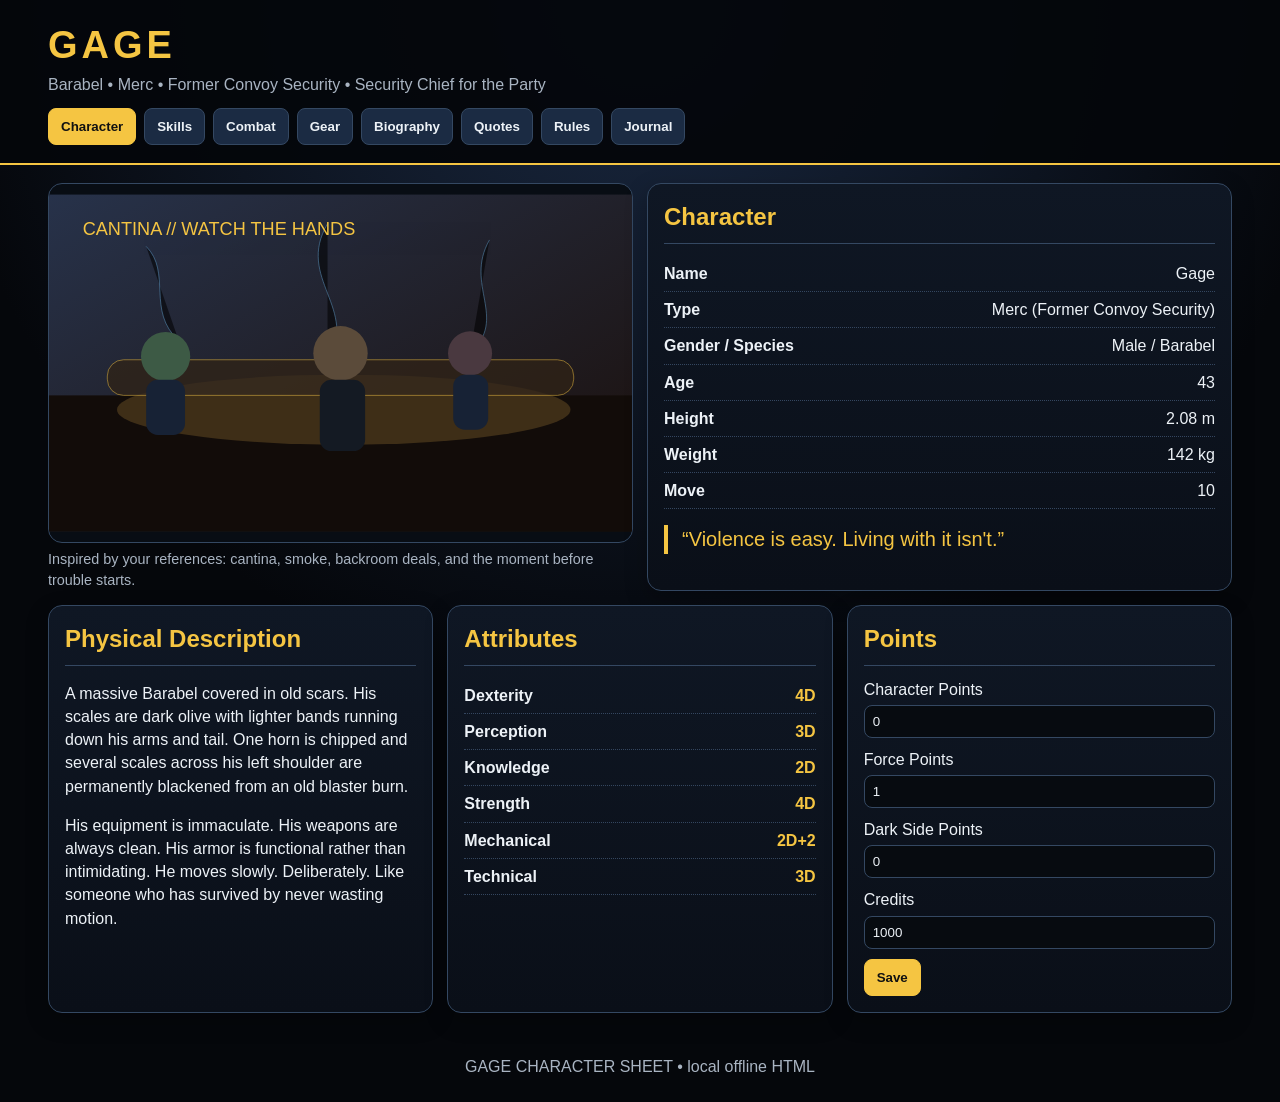
==== index.html @ d082414e "Add files via upload" ====
<!doctype html>
<html lang="en">
<head>
<meta charset="utf-8"><meta name="viewport" content="width=device-width, initial-scale=1">
<title>GAGE – Star Wars D6 Character Sheet</title>
<style>
:root{--panel:#0f1724;--line:#344862;--gold:#f5c542;--text:#edf2f7;--muted:#a9b4c2;--blue:#75c7ff}
*{box-sizing:border-box}body{margin:0;background:radial-gradient(circle at top,#1a2942 0,#05070b 55%);color:var(--text);font-family:Arial,Helvetica,sans-serif;line-height:1.45}
header{border-bottom:2px solid var(--gold);background:rgba(5,7,11,.95);position:sticky;top:0;z-index:20}.wrap{max-width:1220px;margin:auto;padding:18px}
h1{margin:0;color:var(--gold);letter-spacing:4px;font-size:38px}h2{color:var(--gold);margin:0 0 12px;border-bottom:1px solid var(--line);padding-bottom:8px}h3{color:var(--blue);margin:16px 0 8px}
.nav{display:flex;gap:8px;flex-wrap:wrap;margin-top:12px}.nav button,.btn{background:#1b2b43;color:var(--text);border:1px solid var(--line);border-radius:8px;padding:10px 12px;cursor:pointer;font-weight:bold}.nav button.active,.btn.gold{background:var(--gold);color:#111;border-color:var(--gold)}.btn.red{background:#41212a;border-color:#7f1d1d}.btn.small{padding:6px 8px;font-size:.9em}
.page{display:none}.page.active{display:block}.grid{display:grid;grid-template-columns:repeat(auto-fit,minmax(280px,1fr));gap:14px}.grid2{display:grid;grid-template-columns:1fr 1fr;gap:14px}@media(max-width:820px){.grid2{grid-template-columns:1fr}h1{font-size:30px}}
.card{background:linear-gradient(180deg,var(--panel),#0a0f18);border:1px solid var(--line);border-radius:14px;padding:16px;box-shadow:0 8px 22px rgba(0,0,0,.25)}.row{display:flex;justify-content:space-between;gap:10px;border-bottom:1px dotted #34465f;padding:6px 0}
.skill{cursor:pointer;border-radius:8px;padding:7px 9px;margin:3px 0;background:#101a27;border:1px solid transparent;display:flex;justify-content:space-between}.skill:hover{border-color:var(--gold);background:#1d2b3e}.die{color:var(--gold);font-weight:bold}.muted{color:var(--muted)}.quote{font-size:20px;color:var(--gold);border-left:4px solid var(--gold);padding-left:14px;margin:16px 0}
input,textarea{width:100%;background:#070b10;color:var(--text);border:1px solid var(--line);border-radius:8px;padding:8px;margin:4px 0 10px}textarea{min-height:150px}.journalbox{min-height:450px}
.art{width:100%;border-radius:14px;border:1px solid var(--line);display:block;background:#080d14;height:360px}.art.small{height:220px}.caption{font-size:.9em;color:var(--muted);margin-top:6px}
.modal{display:none;position:fixed;inset:0;background:rgba(0,0,0,.72);z-index:99;align-items:center;justify-content:center;padding:18px}.modalbox{max-width:720px;width:100%;background:#101722;border:1px solid var(--gold);border-radius:14px;padding:18px}.close{float:right;background:transparent;color:var(--text);border:1px solid var(--line);border-radius:6px;padding:6px 10px;cursor:pointer}.diceout{background:#05070a;border:1px solid var(--line);padding:10px;border-radius:8px;margin-top:10px;min-height:42px}
.equip{padding:10px;border:1px solid #263850;border-radius:10px;background:#0d1520;margin:8px 0}.equip b{color:var(--gold)}.why{color:#dbeafe}.use{color:#c7f9cc}.customItem{display:flex;gap:8px;align-items:center;border-bottom:1px dotted #34465f;padding:8px 0}.customItem span{flex:1}
table{width:100%;border-collapse:collapse;margin:8px 0}th,td{border:1px solid var(--line);padding:8px;text-align:left;vertical-align:top}th{background:#172235;color:var(--gold)}.bio{white-space:pre-line;font-size:1.02em}.ruleblock{border-left:3px solid var(--blue);padding-left:12px;margin:14px 0}.combat-actions{display:flex;gap:8px;flex-wrap:wrap;margin:8px 0 12px}.footer{color:var(--muted);text-align:center;padding:24px}
</style></head>
<body><header><div class="wrap"><h1>GAGE</h1><div class="muted">Barabel • Merc • Former Convoy Security • Security Chief for the Party</div><div class="nav"><button class="active" data-page="character">Character</button><button data-page="sheet">Skills</button><button data-page="combat">Combat</button><button data-page="gear">Gear</button><button data-page="bio">Biography</button><button data-page="quotes">Quotes</button><button data-page="rules">Rules</button><button data-page="log">Journal</button></div></div></header>
<main class="wrap">
<section id="character" class="page active"><div class="grid2"><div><svg class="art" viewBox="0 0 900 520" xmlns="http://www.w3.org/2000/svg">
<defs><linearGradient id="c1" x1="0" y1="0" x2="1" y2="1"><stop stop-color="#27324a"/><stop offset="1" stop-color="#1b0f0a"/></linearGradient></defs>
<rect width="900" height="520" fill="url(#c1)"/><rect y="310" width="900" height="210" fill="#120c09"/>
<ellipse cx="455" cy="332" rx="350" ry="54" fill="#d8a84a" opacity=".22"/><rect x="90" y="255" width="720" height="55" rx="25" fill="#302316" stroke="#f5c542" opacity=".75"/>
<g opacity=".55" stroke="#75c7ff"><path d="M150 80 C190 120 150 180 200 225"/><path d="M680 70 C640 140 710 190 650 245"/><path d="M430 45 C380 130 480 175 430 260"/></g>
<circle cx="180" cy="250" r="38" fill="#3d5a45"/><rect x="150" y="286" width="60" height="85" rx="18" fill="#172235"/>
<circle cx="650" cy="245" r="34" fill="#4a3940"/><rect x="624" y="278" width="54" height="85" rx="18" fill="#172235"/>
<circle cx="450" cy="245" r="42" fill="#5b4b3a"/><rect x="418" y="286" width="70" height="110" rx="18" fill="#141a23"/>
<text x="52" y="62" fill="#f5c542" font-family="Arial" font-size="28">CANTINA // WATCH THE HANDS</text></svg><div class="caption">Inspired by your references: cantina, smoke, backroom deals, and the moment before trouble starts.</div></div><div class="card"><h2>Character</h2><div class="row"><b>Name</b><span>Gage</span></div><div class="row"><b>Type</b><span>Merc (Former Convoy Security)</span></div><div class="row"><b>Gender / Species</b><span>Male / Barabel</span></div><div class="row"><b>Age</b><span>43</span></div><div class="row"><b>Height</b><span>2.08 m</span></div><div class="row"><b>Weight</b><span>142 kg</span></div><div class="row"><b>Move</b><span>10</span></div><p class="quote">“Violence is easy. Living with it isn't.”</p></div></div>
<div class="grid" style="margin-top:14px"><div class="card"><h2>Physical Description</h2><p>A massive Barabel covered in old scars. His scales are dark olive with lighter bands running down his arms and tail. One horn is chipped and several scales across his left shoulder are permanently blackened from an old blaster burn.</p><p>His equipment is immaculate. His weapons are always clean. His armor is functional rather than intimidating. He moves slowly. Deliberately. Like someone who has survived by never wasting motion.</p></div><div class="card"><h2>Attributes</h2><div class="row"><b>Dexterity</b><span class="die">4D</span></div><div class="row"><b>Perception</b><span class="die">3D</span></div><div class="row"><b>Knowledge</b><span class="die">2D</span></div><div class="row"><b>Strength</b><span class="die">4D</span></div><div class="row"><b>Mechanical</b><span class="die">2D+2</span></div><div class="row"><b>Technical</b><span class="die">3D</span></div></div><div class="card"><h2>Points</h2><label>Character Points</label><input id="cp" value="0"><label>Force Points</label><input id="fp" value="1"><label>Dark Side Points</label><input id="dsp" value="0"><label>Credits</label><input id="credits" value="1000"><button class="btn gold" id="saveTop">Save</button></div></div></section>
<section id="sheet" class="page"><div class="card"><h2>Clickable Skills</h2><p class="muted">Click a skill to see what it does and roll the dice.</p><div class="grid" id="skillsGrid"></div></div></section>
<section id="combat" class="page"><div class="grid2"><div class="card"><h2>Combat Sheet</h2><table><tr><th>Weapon</th><th>Damage</th><th>Skill</th><th>Range</th><th>Ammo</th><th>Roll</th></tr><tr><td>BlasTech DL-6H Heavy Blaster Pistol</td><td>5D</td><td>Blaster 6D</td><td>3-10 / 30 / 120</td><td>25</td><td><button class="btn small gold combat-roll" data-name="DL-6H Attack" data-dice="6">Attack</button><button class="btn small combat-roll" data-name="DL-6H Damage" data-dice="5">Damage</button></td></tr><tr><td>SoroSuub QuickSnap 36T Blaster Carbine</td><td>5D</td><td>Blaster 6D</td><td>3-25 / 50 / 250</td><td>100</td><td><button class="btn small gold combat-roll" data-name="QuickSnap Attack" data-dice="6">Attack</button><button class="btn small combat-roll" data-name="QuickSnap Damage" data-dice="5">Damage</button></td></tr><tr><td>Military Vibroblade</td><td>STR + weapon bonus</td><td>Melee Combat 5D</td><td>Melee</td><td>—</td><td><button class="btn small gold combat-roll" data-name="Vibroblade Attack" data-dice="5">Attack</button><button class="btn small combat-roll" data-name="Vibroblade Damage" data-dice="6">Damage*</button></td></tr></table><p class="muted">*Vibroblade damage is set to 6D as a practical placeholder. Confirm exact weapon bonus with the GM.</p><div class="combat-actions"><button class="btn gold combat-roll" data-name="Dodge" data-dice="6">Roll Dodge 6D</button><button class="btn combat-roll" data-name="Physical Resistance" data-dice="6">Resist Physical 6D</button><button class="btn combat-roll" data-name="Energy Resistance" data-dice="5">Resist Energy 5D</button><button class="btn combat-roll" data-name="First Aid" data-dice="4">First Aid 4D</button></div><div id="combatOut" class="diceout"></div><h3>Natural Armor</h3><div class="row"><b>Physical Resistance</b><span>STR 4D + Armor 2D = <b class="die">6D</b></span></div><div class="row"><b>Energy Resistance</b><span>STR 4D + Armor 1D = <b class="die">5D</b></span></div><h3>Movement</h3><div class="row"><b>Cautious</b><span>5 m</span></div><div class="row"><b>Normal</b><span>10 m</span></div><div class="row"><b>All-Out</b><span>20 m, no other action</span></div></div><div><svg class="art small" viewBox="0 0 900 360" xmlns="http://www.w3.org/2000/svg"><rect width="900" height="360" fill="#07101d"/><circle cx="725" cy="92" r="75" fill="#f5c542" opacity=".72"/>
<g opacity=".6" fill="#fff"><circle cx="85" cy="55" r="2"/><circle cx="180" cy="120" r="1.5"/><circle cx="390" cy="70" r="2"/><circle cx="610" cy="250" r="1.5"/></g>
<g transform="translate(200,125)"><path d="M0 95 L180 20 L410 82 L510 150 L310 142 L150 180 Z" fill="#1a2637" stroke="#f5c542" stroke-width="4"/><path d="M180 20 L220 120 L410 82" stroke="#75c7ff" stroke-width="3" opacity=".5"/><circle cx="305" cy="118" r="14" fill="#75c7ff"/><path d="M50 105 L-55 148 L70 140 Z" fill="#0e1622" stroke="#344862" stroke-width="3"/></g>
<text x="45" y="320" fill="#f5c542" font-family="Arial" font-size="28">PARTY SHIP // NAME OPEN</text></svg><div class="caption">The party ship: name left open. Home, transport, liability, and reason to survive.</div><div class="card" style="margin-top:14px"><h2>Combat Flow</h2><ol><li>Declare action.</li><li>Roll skill, such as Blaster 6D.</li><li>Compare against difficulty or target's Dodge.</li><li>If hit, roll weapon damage.</li><li>Target rolls Strength + Armor.</li><li>Compare damage vs resistance to determine wounds.</li></ol></div></div></div></section>
<section id="gear" class="page"><div class="grid2"><div class="card"><h2>Gear with Explanations</h2><div id="fixedGear"></div></div><div class="card"><h2>Add Custom Gear</h2><p class="muted">Saved locally in this browser on this device.</p><label>Name</label><input id="newItemName" placeholder="Example: Door wedges"><label>Description</label><textarea id="newItemDesc" placeholder="What is it for? Why does Gage carry it?"></textarea><button class="btn gold" id="addItem">Add item</button><h3>Custom Items</h3><div id="customGear"></div></div></div></section>
<section id="bio" class="page"><div class="grid2"><div><svg class="art" viewBox="0 0 900 520" xmlns="http://www.w3.org/2000/svg"><rect width="900" height="520" fill="#161616"/><circle cx="660" cy="130" r="105" fill="#d9d9d9" opacity=".15"/><path d="M70 420 C210 300 320 445 460 330 S700 295 850 225" stroke="#ddd" opacity=".28" stroke-width="7" fill="none"/><rect x="110" y="330" width="680" height="85" fill="#222" stroke="#aaa" opacity=".8"/><circle cx="300" cy="265" r="58" fill="#444" stroke="#aaa"/><rect x="260" y="315" width="90" height="95" rx="18" fill="#333" stroke="#aaa"/><circle cx="515" cy="250" r="52" fill="#3a3a3a" stroke="#aaa"/><rect x="475" y="300" width="95" height="120" rx="18" fill="#2d2d2d" stroke="#aaa"/><text x="60" y="72" fill="#f5c542" font-family="Arial" font-size="28">MEMORY // NO WAR STORIES</text></svg><div class="caption">Memory, not nostalgia. Gage does not tell war stories.</div></div><div class="card"><h2>Biography</h2><div class="bio">The first thing I learned to protect was not a person.

It was a shipment.

A crate of grain on a convoy route so old that half the nav beacons had gone dark.

Nobody remembers the grain. Nobody remembers the ship. Nobody remembers the crew that would have starved if it never arrived.

That is the thing about security. When you do your job well, people remember the cargo. Not you.

I was not born a soldier. Barabels like stories about hunters, warriors, teeth and claws. Those stories are useful for children. They make violence sound clean. I learned later that violence is never clean. It gets into the walls. Into your hands. Into the way you sleep.

The company called us convoy security. Other people called us mercenaries. We called ourselves The Squad.

We were paid to move through bad space. Pirate lanes. Corporate disputes. Systems where law ended at the landing pad and started again when the local boss felt like it. Our orders were simple: make sure the cargo arrived, make sure the crew got home.

For a while, we did.

There is a kind of family that forms when everyone knows the same airlock might not open twice. You learn how a person breathes when they are scared. You learn who jokes before a fight and who goes quiet. You learn whose caf mug is never to be touched. You learn who will come back for you.

The Squad always came back.

Then came the contract. It paid too well. That was the first warning.

We were told the convoy was routine. We were told reinforcements were close. We were told the employer valued every life aboard those ships.

People say many things when they want you to stand in front of a door.

The pirates hit us before the second jump point. We held the line. We called for reinforcements.

They never came.

Later, I understood. The convoy had been written off before we ever launched. The cargo was insured. The ships were replaceable. The crews were unfortunate. The security teams were expendable.

The Squad was not betrayed in anger. That would have been easier. We were betrayed by arithmetic.

I survived. Most of them did not.

I do not tell stories about that day. I do not say their names to strangers. I do not count the dead out loud.

If someone asks, I say: It was a long time ago.

After that, I stopped working for corporations.

I drifted from freighter to freighter, port to port, contract to contract. I learned customs routines, pirate habits, cantina exits, false smiles, hidden weapons, bad captains, good mechanics, desperate passengers, and all the little sounds a ship makes before something goes wrong.

I learned that the best security officer is not the fastest draw. The best security officer is the one who prevents weapons from being drawn at all.

Now I travel with the party.

They are not my employers. They are not cargo. They are not replaceable.

They are my people.

And no one gets left behind again.</div></div></div></section>
<section id="quotes" class="page"><div class="grid"><div class="card"><h2>Quotes</h2><p class="quote">“I'd rather talk.”</p><p class="quote">“Violence is easy. Living with it isn't.”</p><p class="quote">“If weapons come out... let's make sure we're the ones who put them away.”</p><p class="quote">“They're my crew.”</p><p class="quote">“No one gets left behind.”</p></div><div class="card"><h2>Table Moments</h2><p><b>Captain:</b> “Can we trust him?”</p><p><b>Gage:</b> “No.”</p><p>“...but we can work with him.”</p><hr><p><b>Captain:</b> “Can we take them?”</p><p><b>Gage:</b> “Probably.”</p><p>“The better question is... do we have to?”</p></div></div></section>
<section id="rules" class="page"><div class="grid2"><div class="card"><h2>Core Rules</h2><div class="ruleblock"><b>Skill roll:</b> Roll the listed number of D. Blaster 6D means six six-sided dice.</div><div class="ruleblock"><b>To hit:</b> Roll attack skill against difficulty or target's Dodge.</div><div class="ruleblock"><b>Damage:</b> If you hit, roll weapon damage. Target rolls Strength + Armor.</div><div class="ruleblock"><b>Multiple actions:</b> Two actions in a round usually gives -1D to both.</div><div class="ruleblock"><b>Character Points:</b> XP and emergency help.</div><div class="ruleblock"><b>Force Point:</b> Big cinematic moment. Do not waste it.</div></div><div class="card"><h2>When Gage Uses Trained Skills</h2><div class="ruleblock"><b>Blaster:</b> When talk fails. Accuracy, not damage.</div><div class="ruleblock"><b>Dodge:</b> To survive blaster fire, explosions, and bad decisions.</div><div class="ruleblock"><b>Melee Combat:</b> When the fight gets too close.</div><div class="ruleblock"><b>Melee Parry:</b> Blocking blades and clubs.</div><div class="ruleblock"><b>Search:</b> Hidden weapons, ambushes, traps, exits, nervous hands, smugglers' compartments.</div><div class="ruleblock"><b>Command:</b> “Behind me.” “Hold fire.” “Medic, move.”</div><div class="ruleblock"><b>Starship Gunnery:</b> Turrets and ship weapons.</div><div class="ruleblock"><b>Security:</b> Locks, alarms, blast doors, cameras, weapon lockers, keeping people out.</div><div class="ruleblock"><b>First Aid:</b> Stabilize. Keep them alive until the medic takes over.</div></div></div></section>
<section id="log" class="page"><div class="grid2"><div><svg class="art small" viewBox="0 0 900 360" xmlns="http://www.w3.org/2000/svg"><defs><linearGradient id="s1" x1="0" y1="0" x2="0" y2="1"><stop stop-color="#0b5368"/><stop offset="1" stop-color="#07101d"/></linearGradient></defs><rect width="900" height="360" fill="url(#s1)"/><path d="M0 280 C160 210 260 320 420 230 S680 200 900 150 V360 H0Z" fill="#111822"/><g stroke="#f5c542" opacity=".55"><path d="M80 260 H260"/><path d="M315 238 H500"/><path d="M560 210 H780"/></g><g fill="#75c7ff" opacity=".65"><circle cx="180" cy="258" r="8"/><circle cx="410" cy="236" r="8"/><circle cx="675" cy="208" r="8"/></g><path d="M80 120 L220 80 L310 120 L230 145 Z" fill="#22324a" stroke="#75c7ff"/><path d="M520 110 L720 70 L810 120 L640 150 Z" fill="#22324a" stroke="#75c7ff"/><text x="45" y="55" fill="#f5c542" font-family="Arial" font-size="28">STARPORT // EVERYONE SMILES FIRST</text></svg><div class="caption">Ports, rumors, contacts, debts, and the kind of trouble that follows a party.</div></div><div class="card"><h2>Free Journal</h2><p class="muted">Session notes, contacts, promises, debts, suspicions, or things Gage never says out loud.</p><textarea id="freeJournal" class="journalbox" placeholder="Session 1..."></textarea><button class="btn gold" id="saveJournal">Save Journal</button></div></div></section>
</main><div id="modal" class="modal"><div class="modalbox"><button class="close" id="closeModal">X</button><h2 id="skillName">Skill</h2><p id="skillDesc"></p><button class="btn gold" id="rollBtn">Roll</button><div id="diceout" class="diceout"></div></div></div><div class="footer">GAGE CHARACTER SHEET • local offline HTML</div>
<script>
const skillGroups=[["Dexterity 4D",[["Blaster",6,"Firing blaster pistols, heavy blasters, carbines, and rifles."],["Brawling Parry",4,"Blocking punches, kicks, and unarmed attacks."],["Dodge",6,"Avoiding blaster fire, grenades, and ranged attacks."],["Grenade",4,"Throwing smoke, stun, flash, or fragmentation grenades."],["Melee Combat",5,"Attacking with a vibroblade, knife, staff, or other melee weapon."],["Melee Parry",5,"Blocking melee weapons."],["Vehicle Blasters",4,"Firing weapons mounted on ground vehicles."]]],["Perception 3D",[["Command",4,"Giving clear orders under pressure. Making people listen."],["Con",3,"Lying, bluffing, playing innocent."],["Gambling",3,"Sabacc, risk, odds, and reading the table."],["Hide",3,"Hiding objects, weapons, or contraband."],["Search",4,"Spotting ambushes, weapons, traps, hidden doors, exits, and threats."],["Sneak",3,"Moving quietly and avoiding detection."]]],["Knowledge 2D",[["Alien Species",2,"Knowledge of species, behavior, and special abilities."],["Languages",2,"Understanding and speaking languages."],["Planetary Systems",2,"Planets, trade routes, and local hazards."],["Streetwise",2,"Underworld contacts, smuggling routes, and local risks."],["Survival",2,"Surviving deserts, snow, jungles, and wilderness."]]],["Strength 4D",[["Brawling",4,"Unarmed fighting: punches, kicks, holds, and grapples."],["Climbing/Jumping",4,"Climbing, jumping, and crossing obstacles."],["Lifting",4,"Lifting, carrying, forcing things open."],["Stamina",4,"Endurance, cold, heat, fatigue, poison."],["Swimming",4,"Swimming and water environments."]]],["Mechanical 2D+2",[["Beast Riding",2,"Riding animals. Base is 2D+2; roller uses 2D for simplicity."],["Ground Vehicle Operation",2,"Driving ground vehicles. Base is 2D+2; roller uses 2D for simplicity."],["Repulsorlift Operation",2,"Driving landspeeders and speeder bikes. Base is 2D+2; roller uses 2D for simplicity."],["Starship Gunnery",4,"Firing ship cannons, turrets, and weapon systems."],["Walker Operation",2,"Operating walkers. Base is 2D+2; roller uses 2D for simplicity."]]],["Technical 3D",[["Computer Programming/Repair",3,"Hacking, programming, and repairing computers."],["Demolitions",3,"Placing, understanding, or disarming explosives."],["First Aid",4,"Stabilizing injured allies until the medic takes over."],["Security",4,"Locks, alarms, cameras, doors, weapon lockers, and security systems."]]]];
const fixedGear=[["DL-6H Heavy Blaster Pistol","Gage's service weapon. Long range for a heavy blaster pistol. He draws it late, but maintains it constantly.","When words no longer work."],["SoroSuub QuickSnap 36T Blaster Carbine","Compact carbine for corridors, boarding actions, and shipboard fighting.","When the ramp goes down or someone boards the ship."],["Military Vibroblade","Carried as both a tool and a last resort. Practical, not flashy.","When someone gets too close or technology fails."],["Comlink","Basic party communication.","Gage always wants to know where the Captain and the medic are."],["Motion Tracker","Detects movement in corridors, cargo holds, ruins, or derelicts.","Gage's 'something is wrong' tool."],["Macrobinoculars","Long-distance observation, watching meeting sites, and checking landing zones.","Prepared is better than brave."],["Smoke Grenades","Creates cover for retreat, extraction, or protecting the Captain.","Non-lethal. Very Gage."],["Medpac","First aid until the real medic takes over.","Everyone comes home."],["Binder Cuffs","For ending problems without killing anyone.","Gage prefers prisoners to bodies."],["Breath Mask","Toxic atmosphere, smoke, gas, damaged ships.","A veteran does not forget basic survival gear."],["Power Packs","Extra ammunition for blasters.","No serious security chief runs dry."],["Protective Combat Helmet","Practical protection, not intimidation.","Function over style."],["Backpack","Carries what cannot be lost.","Gage's go-bag."],["Personal token from The Squad","A small reminder from those who did not come home.","No mechanical effect. Strong roleplay effect."]];
function renderSkills(){const grid=document.getElementById('skillsGrid');grid.innerHTML=skillGroups.map(g=>`<div><h3>${g[0]}</h3>`+g[1].map(s=>`<div class="skill" data-name="${s[0]}" data-dice="${s[1]}" data-desc="${s[2]}"><span>${s[0]}</span><span class="die">${s[1]}D</span></div>`).join('')+`</div>`).join('');}
function renderFixedGear(){document.getElementById('fixedGear').innerHTML=fixedGear.map(x=>`<div class="equip"><b>${x[0]}</b><br><span class="why">${x[1]}</span><br><span class="use"><b>Use:</b> ${x[2]}</span></div>`).join('');}
function getCustomGear(){return JSON.parse(localStorage.getItem('gageCustomGearV6')||'[]');}
function setCustomGear(items){localStorage.setItem('gageCustomGearV6',JSON.stringify(items));}
function renderCustomGear(){const items=getCustomGear();const box=document.getElementById('customGear');if(items.length===0){box.innerHTML='<p class="muted">No custom gear yet.</p>';return}box.innerHTML=items.map((it,i)=>`<div class="customItem"><span><b>${it.name}</b><br><span class="muted">${it.desc}</span></span><button class="btn red" data-del="${i}">Remove</button></div>`).join('');}
function showPage(id,btn){document.querySelectorAll('.page').forEach(p=>p.classList.remove('active'));document.getElementById(id).classList.add('active');document.querySelectorAll('.nav button').forEach(b=>b.classList.remove('active'));btn.classList.add('active');}
function openSkill(name,dice,desc){document.getElementById('skillName').textContent=name+' '+dice+'D';document.getElementById('skillDesc').textContent=desc;document.getElementById('diceout').innerHTML='';document.getElementById('rollBtn').onclick=()=>rollTo('diceout',name,dice);document.getElementById('modal').style.display='flex';}
function rollTo(target,name,dice){let rolls=[],total=0;for(let i=0;i<dice;i++){const r=Math.floor(Math.random()*6)+1;rolls.push(r);total+=r;}document.getElementById(target).innerHTML='<b>'+name+'</b><br>Rolls: '+rolls.join(', ')+'<br><b>Total: '+total+'</b>';}
function save(){const data={cp:cp.value,fp:fp.value,dsp:dsp.value,credits:credits.value,freeJournal:freeJournal.value};localStorage.setItem('gageSheetV6',JSON.stringify(data));alert('Saved in this browser.');}
function load(){const data=JSON.parse(localStorage.getItem('gageSheetV6')||'{}');if(data.cp!==undefined)cp.value=data.cp;if(data.fp!==undefined)fp.value=data.fp;if(data.dsp!==undefined)dsp.value=data.dsp;if(data.credits!==undefined)credits.value=data.credits;if(data.freeJournal!==undefined)freeJournal.value=data.freeJournal;}
document.querySelectorAll('.nav button').forEach(btn=>btn.addEventListener('click',()=>showPage(btn.dataset.page,btn)));
document.getElementById('closeModal').addEventListener('click',()=>document.getElementById('modal').style.display='none');
document.getElementById('modal').addEventListener('click',e=>{if(e.target.id==='modal')document.getElementById('modal').style.display='none';});
document.getElementById('saveTop').addEventListener('click',save);document.getElementById('saveJournal').addEventListener('click',save);
document.getElementById('addItem').addEventListener('click',()=>{const name=newItemName.value.trim();const desc=newItemDesc.value.trim();if(!name){alert('Write a name first.');return}const items=getCustomGear();items.push({name,desc});setCustomGear(items);newItemName.value='';newItemDesc.value='';renderCustomGear();});
document.addEventListener('click',e=>{const skill=e.target.closest('.skill');if(skill)openSkill(skill.dataset.name,Number(skill.dataset.dice),skill.dataset.desc);const del=e.target.dataset.del;if(del!==undefined){const items=getCustomGear();items.splice(Number(del),1);setCustomGear(items);renderCustomGear();}const cr=e.target.closest('.combat-roll');if(cr)rollTo('combatOut',cr.dataset.name,Number(cr.dataset.dice));});
renderSkills();renderFixedGear();renderCustomGear();load();
</script></body></html>
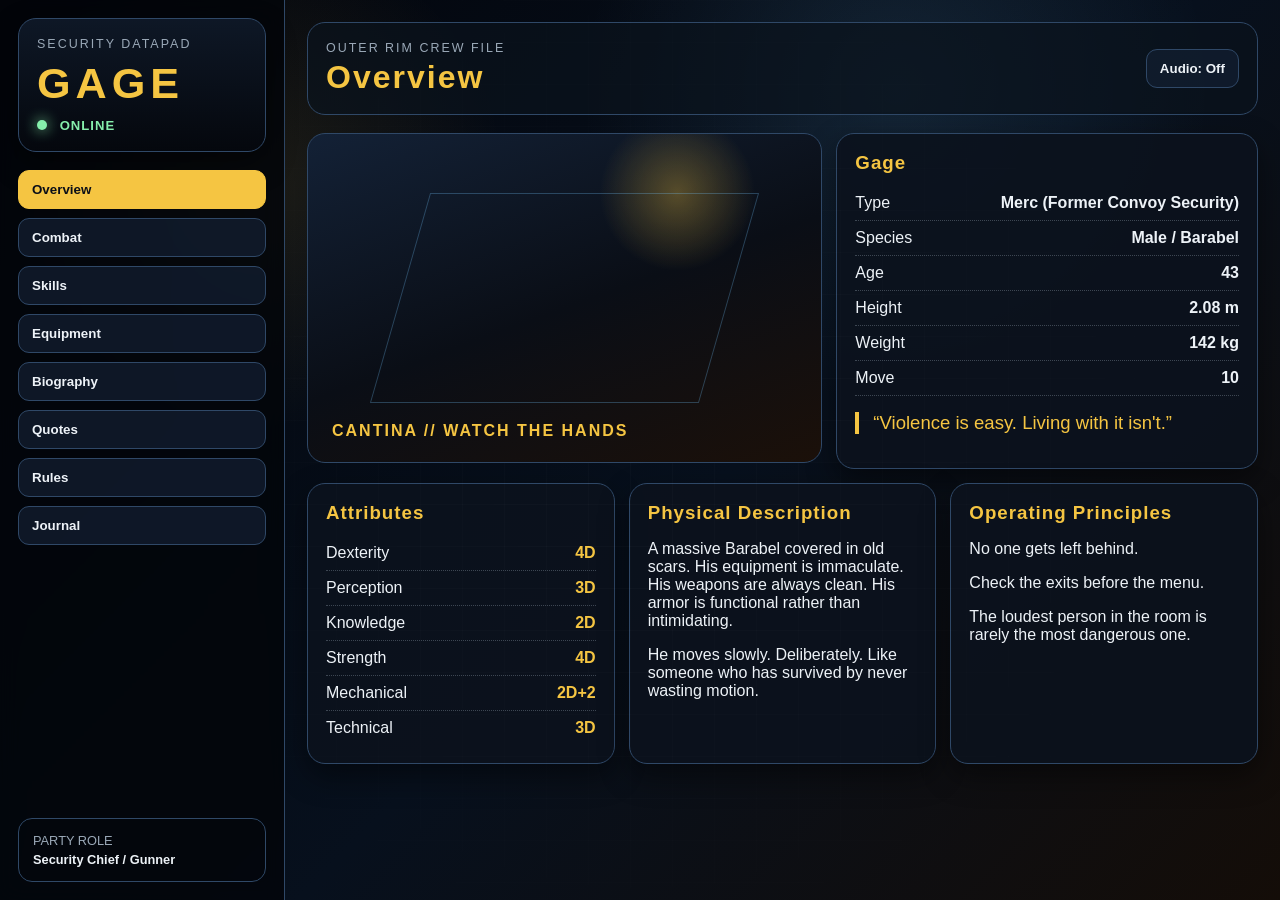
==== commit d049fce9: "Öppna GitHub Desktop. Skriv: Version 0.2 datapad core" ====
--- a/index.html
+++ b/index.html
@@ -1,118 +1,35 @@
 <!doctype html>
 <html lang="en">
 <head>
-<meta charset="utf-8"><meta name="viewport" content="width=device-width, initial-scale=1">
-<title>GAGE – Star Wars D6 Character Sheet</title>
-<style>
-:root{--panel:#0f1724;--line:#344862;--gold:#f5c542;--text:#edf2f7;--muted:#a9b4c2;--blue:#75c7ff}
-*{box-sizing:border-box}body{margin:0;background:radial-gradient(circle at top,#1a2942 0,#05070b 55%);color:var(--text);font-family:Arial,Helvetica,sans-serif;line-height:1.45}
-header{border-bottom:2px solid var(--gold);background:rgba(5,7,11,.95);position:sticky;top:0;z-index:20}.wrap{max-width:1220px;margin:auto;padding:18px}
-h1{margin:0;color:var(--gold);letter-spacing:4px;font-size:38px}h2{color:var(--gold);margin:0 0 12px;border-bottom:1px solid var(--line);padding-bottom:8px}h3{color:var(--blue);margin:16px 0 8px}
-.nav{display:flex;gap:8px;flex-wrap:wrap;margin-top:12px}.nav button,.btn{background:#1b2b43;color:var(--text);border:1px solid var(--line);border-radius:8px;padding:10px 12px;cursor:pointer;font-weight:bold}.nav button.active,.btn.gold{background:var(--gold);color:#111;border-color:var(--gold)}.btn.red{background:#41212a;border-color:#7f1d1d}.btn.small{padding:6px 8px;font-size:.9em}
-.page{display:none}.page.active{display:block}.grid{display:grid;grid-template-columns:repeat(auto-fit,minmax(280px,1fr));gap:14px}.grid2{display:grid;grid-template-columns:1fr 1fr;gap:14px}@media(max-width:820px){.grid2{grid-template-columns:1fr}h1{font-size:30px}}
-.card{background:linear-gradient(180deg,var(--panel),#0a0f18);border:1px solid var(--line);border-radius:14px;padding:16px;box-shadow:0 8px 22px rgba(0,0,0,.25)}.row{display:flex;justify-content:space-between;gap:10px;border-bottom:1px dotted #34465f;padding:6px 0}
-.skill{cursor:pointer;border-radius:8px;padding:7px 9px;margin:3px 0;background:#101a27;border:1px solid transparent;display:flex;justify-content:space-between}.skill:hover{border-color:var(--gold);background:#1d2b3e}.die{color:var(--gold);font-weight:bold}.muted{color:var(--muted)}.quote{font-size:20px;color:var(--gold);border-left:4px solid var(--gold);padding-left:14px;margin:16px 0}
-input,textarea{width:100%;background:#070b10;color:var(--text);border:1px solid var(--line);border-radius:8px;padding:8px;margin:4px 0 10px}textarea{min-height:150px}.journalbox{min-height:450px}
-.art{width:100%;border-radius:14px;border:1px solid var(--line);display:block;background:#080d14;height:360px}.art.small{height:220px}.caption{font-size:.9em;color:var(--muted);margin-top:6px}
-.modal{display:none;position:fixed;inset:0;background:rgba(0,0,0,.72);z-index:99;align-items:center;justify-content:center;padding:18px}.modalbox{max-width:720px;width:100%;background:#101722;border:1px solid var(--gold);border-radius:14px;padding:18px}.close{float:right;background:transparent;color:var(--text);border:1px solid var(--line);border-radius:6px;padding:6px 10px;cursor:pointer}.diceout{background:#05070a;border:1px solid var(--line);padding:10px;border-radius:8px;margin-top:10px;min-height:42px}
-.equip{padding:10px;border:1px solid #263850;border-radius:10px;background:#0d1520;margin:8px 0}.equip b{color:var(--gold)}.why{color:#dbeafe}.use{color:#c7f9cc}.customItem{display:flex;gap:8px;align-items:center;border-bottom:1px dotted #34465f;padding:8px 0}.customItem span{flex:1}
-table{width:100%;border-collapse:collapse;margin:8px 0}th,td{border:1px solid var(--line);padding:8px;text-align:left;vertical-align:top}th{background:#172235;color:var(--gold)}.bio{white-space:pre-line;font-size:1.02em}.ruleblock{border-left:3px solid var(--blue);padding-left:12px;margin:14px 0}.combat-actions{display:flex;gap:8px;flex-wrap:wrap;margin:8px 0 12px}.footer{color:var(--muted);text-align:center;padding:24px}
-</style></head>
-<body><header><div class="wrap"><h1>GAGE</h1><div class="muted">Barabel • Merc • Former Convoy Security • Security Chief for the Party</div><div class="nav"><button class="active" data-page="character">Character</button><button data-page="sheet">Skills</button><button data-page="combat">Combat</button><button data-page="gear">Gear</button><button data-page="bio">Biography</button><button data-page="quotes">Quotes</button><button data-page="rules">Rules</button><button data-page="log">Journal</button></div></div></header>
-<main class="wrap">
-<section id="character" class="page active"><div class="grid2"><div><svg class="art" viewBox="0 0 900 520" xmlns="http://www.w3.org/2000/svg">
-<defs><linearGradient id="c1" x1="0" y1="0" x2="1" y2="1"><stop stop-color="#27324a"/><stop offset="1" stop-color="#1b0f0a"/></linearGradient></defs>
-<rect width="900" height="520" fill="url(#c1)"/><rect y="310" width="900" height="210" fill="#120c09"/>
-<ellipse cx="455" cy="332" rx="350" ry="54" fill="#d8a84a" opacity=".22"/><rect x="90" y="255" width="720" height="55" rx="25" fill="#302316" stroke="#f5c542" opacity=".75"/>
-<g opacity=".55" stroke="#75c7ff"><path d="M150 80 C190 120 150 180 200 225"/><path d="M680 70 C640 140 710 190 650 245"/><path d="M430 45 C380 130 480 175 430 260"/></g>
-<circle cx="180" cy="250" r="38" fill="#3d5a45"/><rect x="150" y="286" width="60" height="85" rx="18" fill="#172235"/>
-<circle cx="650" cy="245" r="34" fill="#4a3940"/><rect x="624" y="278" width="54" height="85" rx="18" fill="#172235"/>
-<circle cx="450" cy="245" r="42" fill="#5b4b3a"/><rect x="418" y="286" width="70" height="110" rx="18" fill="#141a23"/>
-<text x="52" y="62" fill="#f5c542" font-family="Arial" font-size="28">CANTINA // WATCH THE HANDS</text></svg><div class="caption">Inspired by your references: cantina, smoke, backroom deals, and the moment before trouble starts.</div></div><div class="card"><h2>Character</h2><div class="row"><b>Name</b><span>Gage</span></div><div class="row"><b>Type</b><span>Merc (Former Convoy Security)</span></div><div class="row"><b>Gender / Species</b><span>Male / Barabel</span></div><div class="row"><b>Age</b><span>43</span></div><div class="row"><b>Height</b><span>2.08 m</span></div><div class="row"><b>Weight</b><span>142 kg</span></div><div class="row"><b>Move</b><span>10</span></div><p class="quote">“Violence is easy. Living with it isn't.”</p></div></div>
-<div class="grid" style="margin-top:14px"><div class="card"><h2>Physical Description</h2><p>A massive Barabel covered in old scars. His scales are dark olive with lighter bands running down his arms and tail. One horn is chipped and several scales across his left shoulder are permanently blackened from an old blaster burn.</p><p>His equipment is immaculate. His weapons are always clean. His armor is functional rather than intimidating. He moves slowly. Deliberately. Like someone who has survived by never wasting motion.</p></div><div class="card"><h2>Attributes</h2><div class="row"><b>Dexterity</b><span class="die">4D</span></div><div class="row"><b>Perception</b><span class="die">3D</span></div><div class="row"><b>Knowledge</b><span class="die">2D</span></div><div class="row"><b>Strength</b><span class="die">4D</span></div><div class="row"><b>Mechanical</b><span class="die">2D+2</span></div><div class="row"><b>Technical</b><span class="die">3D</span></div></div><div class="card"><h2>Points</h2><label>Character Points</label><input id="cp" value="0"><label>Force Points</label><input id="fp" value="1"><label>Dark Side Points</label><input id="dsp" value="0"><label>Credits</label><input id="credits" value="1000"><button class="btn gold" id="saveTop">Save</button></div></div></section>
-<section id="sheet" class="page"><div class="card"><h2>Clickable Skills</h2><p class="muted">Click a skill to see what it does and roll the dice.</p><div class="grid" id="skillsGrid"></div></div></section>
-<section id="combat" class="page"><div class="grid2"><div class="card"><h2>Combat Sheet</h2><table><tr><th>Weapon</th><th>Damage</th><th>Skill</th><th>Range</th><th>Ammo</th><th>Roll</th></tr><tr><td>BlasTech DL-6H Heavy Blaster Pistol</td><td>5D</td><td>Blaster 6D</td><td>3-10 / 30 / 120</td><td>25</td><td><button class="btn small gold combat-roll" data-name="DL-6H Attack" data-dice="6">Attack</button><button class="btn small combat-roll" data-name="DL-6H Damage" data-dice="5">Damage</button></td></tr><tr><td>SoroSuub QuickSnap 36T Blaster Carbine</td><td>5D</td><td>Blaster 6D</td><td>3-25 / 50 / 250</td><td>100</td><td><button class="btn small gold combat-roll" data-name="QuickSnap Attack" data-dice="6">Attack</button><button class="btn small combat-roll" data-name="QuickSnap Damage" data-dice="5">Damage</button></td></tr><tr><td>Military Vibroblade</td><td>STR + weapon bonus</td><td>Melee Combat 5D</td><td>Melee</td><td>—</td><td><button class="btn small gold combat-roll" data-name="Vibroblade Attack" data-dice="5">Attack</button><button class="btn small combat-roll" data-name="Vibroblade Damage" data-dice="6">Damage*</button></td></tr></table><p class="muted">*Vibroblade damage is set to 6D as a practical placeholder. Confirm exact weapon bonus with the GM.</p><div class="combat-actions"><button class="btn gold combat-roll" data-name="Dodge" data-dice="6">Roll Dodge 6D</button><button class="btn combat-roll" data-name="Physical Resistance" data-dice="6">Resist Physical 6D</button><button class="btn combat-roll" data-name="Energy Resistance" data-dice="5">Resist Energy 5D</button><button class="btn combat-roll" data-name="First Aid" data-dice="4">First Aid 4D</button></div><div id="combatOut" class="diceout"></div><h3>Natural Armor</h3><div class="row"><b>Physical Resistance</b><span>STR 4D + Armor 2D = <b class="die">6D</b></span></div><div class="row"><b>Energy Resistance</b><span>STR 4D + Armor 1D = <b class="die">5D</b></span></div><h3>Movement</h3><div class="row"><b>Cautious</b><span>5 m</span></div><div class="row"><b>Normal</b><span>10 m</span></div><div class="row"><b>All-Out</b><span>20 m, no other action</span></div></div><div><svg class="art small" viewBox="0 0 900 360" xmlns="http://www.w3.org/2000/svg"><rect width="900" height="360" fill="#07101d"/><circle cx="725" cy="92" r="75" fill="#f5c542" opacity=".72"/>
-<g opacity=".6" fill="#fff"><circle cx="85" cy="55" r="2"/><circle cx="180" cy="120" r="1.5"/><circle cx="390" cy="70" r="2"/><circle cx="610" cy="250" r="1.5"/></g>
-<g transform="translate(200,125)"><path d="M0 95 L180 20 L410 82 L510 150 L310 142 L150 180 Z" fill="#1a2637" stroke="#f5c542" stroke-width="4"/><path d="M180 20 L220 120 L410 82" stroke="#75c7ff" stroke-width="3" opacity=".5"/><circle cx="305" cy="118" r="14" fill="#75c7ff"/><path d="M50 105 L-55 148 L70 140 Z" fill="#0e1622" stroke="#344862" stroke-width="3"/></g>
-<text x="45" y="320" fill="#f5c542" font-family="Arial" font-size="28">PARTY SHIP // NAME OPEN</text></svg><div class="caption">The party ship: name left open. Home, transport, liability, and reason to survive.</div><div class="card" style="margin-top:14px"><h2>Combat Flow</h2><ol><li>Declare action.</li><li>Roll skill, such as Blaster 6D.</li><li>Compare against difficulty or target's Dodge.</li><li>If hit, roll weapon damage.</li><li>Target rolls Strength + Armor.</li><li>Compare damage vs resistance to determine wounds.</li></ol></div></div></div></section>
-<section id="gear" class="page"><div class="grid2"><div class="card"><h2>Gear with Explanations</h2><div id="fixedGear"></div></div><div class="card"><h2>Add Custom Gear</h2><p class="muted">Saved locally in this browser on this device.</p><label>Name</label><input id="newItemName" placeholder="Example: Door wedges"><label>Description</label><textarea id="newItemDesc" placeholder="What is it for? Why does Gage carry it?"></textarea><button class="btn gold" id="addItem">Add item</button><h3>Custom Items</h3><div id="customGear"></div></div></div></section>
-<section id="bio" class="page"><div class="grid2"><div><svg class="art" viewBox="0 0 900 520" xmlns="http://www.w3.org/2000/svg"><rect width="900" height="520" fill="#161616"/><circle cx="660" cy="130" r="105" fill="#d9d9d9" opacity=".15"/><path d="M70 420 C210 300 320 445 460 330 S700 295 850 225" stroke="#ddd" opacity=".28" stroke-width="7" fill="none"/><rect x="110" y="330" width="680" height="85" fill="#222" stroke="#aaa" opacity=".8"/><circle cx="300" cy="265" r="58" fill="#444" stroke="#aaa"/><rect x="260" y="315" width="90" height="95" rx="18" fill="#333" stroke="#aaa"/><circle cx="515" cy="250" r="52" fill="#3a3a3a" stroke="#aaa"/><rect x="475" y="300" width="95" height="120" rx="18" fill="#2d2d2d" stroke="#aaa"/><text x="60" y="72" fill="#f5c542" font-family="Arial" font-size="28">MEMORY // NO WAR STORIES</text></svg><div class="caption">Memory, not nostalgia. Gage does not tell war stories.</div></div><div class="card"><h2>Biography</h2><div class="bio">The first thing I learned to protect was not a person.
-
-It was a shipment.
-
-A crate of grain on a convoy route so old that half the nav beacons had gone dark.
-
-Nobody remembers the grain. Nobody remembers the ship. Nobody remembers the crew that would have starved if it never arrived.
-
-That is the thing about security. When you do your job well, people remember the cargo. Not you.
-
-I was not born a soldier. Barabels like stories about hunters, warriors, teeth and claws. Those stories are useful for children. They make violence sound clean. I learned later that violence is never clean. It gets into the walls. Into your hands. Into the way you sleep.
-
-The company called us convoy security. Other people called us mercenaries. We called ourselves The Squad.
-
-We were paid to move through bad space. Pirate lanes. Corporate disputes. Systems where law ended at the landing pad and started again when the local boss felt like it. Our orders were simple: make sure the cargo arrived, make sure the crew got home.
-
-For a while, we did.
-
-There is a kind of family that forms when everyone knows the same airlock might not open twice. You learn how a person breathes when they are scared. You learn who jokes before a fight and who goes quiet. You learn whose caf mug is never to be touched. You learn who will come back for you.
-
-The Squad always came back.
-
-Then came the contract. It paid too well. That was the first warning.
-
-We were told the convoy was routine. We were told reinforcements were close. We were told the employer valued every life aboard those ships.
-
-People say many things when they want you to stand in front of a door.
-
-The pirates hit us before the second jump point. We held the line. We called for reinforcements.
-
-They never came.
-
-Later, I understood. The convoy had been written off before we ever launched. The cargo was insured. The ships were replaceable. The crews were unfortunate. The security teams were expendable.
-
-The Squad was not betrayed in anger. That would have been easier. We were betrayed by arithmetic.
-
-I survived. Most of them did not.
-
-I do not tell stories about that day. I do not say their names to strangers. I do not count the dead out loud.
-
-If someone asks, I say: It was a long time ago.
-
-After that, I stopped working for corporations.
-
-I drifted from freighter to freighter, port to port, contract to contract. I learned customs routines, pirate habits, cantina exits, false smiles, hidden weapons, bad captains, good mechanics, desperate passengers, and all the little sounds a ship makes before something goes wrong.
-
-I learned that the best security officer is not the fastest draw. The best security officer is the one who prevents weapons from being drawn at all.
-
-Now I travel with the party.
-
-They are not my employers. They are not cargo. They are not replaceable.
-
-They are my people.
-
-And no one gets left behind again.</div></div></div></section>
-<section id="quotes" class="page"><div class="grid"><div class="card"><h2>Quotes</h2><p class="quote">“I'd rather talk.”</p><p class="quote">“Violence is easy. Living with it isn't.”</p><p class="quote">“If weapons come out... let's make sure we're the ones who put them away.”</p><p class="quote">“They're my crew.”</p><p class="quote">“No one gets left behind.”</p></div><div class="card"><h2>Table Moments</h2><p><b>Captain:</b> “Can we trust him?”</p><p><b>Gage:</b> “No.”</p><p>“...but we can work with him.”</p><hr><p><b>Captain:</b> “Can we take them?”</p><p><b>Gage:</b> “Probably.”</p><p>“The better question is... do we have to?”</p></div></div></section>
-<section id="rules" class="page"><div class="grid2"><div class="card"><h2>Core Rules</h2><div class="ruleblock"><b>Skill roll:</b> Roll the listed number of D. Blaster 6D means six six-sided dice.</div><div class="ruleblock"><b>To hit:</b> Roll attack skill against difficulty or target's Dodge.</div><div class="ruleblock"><b>Damage:</b> If you hit, roll weapon damage. Target rolls Strength + Armor.</div><div class="ruleblock"><b>Multiple actions:</b> Two actions in a round usually gives -1D to both.</div><div class="ruleblock"><b>Character Points:</b> XP and emergency help.</div><div class="ruleblock"><b>Force Point:</b> Big cinematic moment. Do not waste it.</div></div><div class="card"><h2>When Gage Uses Trained Skills</h2><div class="ruleblock"><b>Blaster:</b> When talk fails. Accuracy, not damage.</div><div class="ruleblock"><b>Dodge:</b> To survive blaster fire, explosions, and bad decisions.</div><div class="ruleblock"><b>Melee Combat:</b> When the fight gets too close.</div><div class="ruleblock"><b>Melee Parry:</b> Blocking blades and clubs.</div><div class="ruleblock"><b>Search:</b> Hidden weapons, ambushes, traps, exits, nervous hands, smugglers' compartments.</div><div class="ruleblock"><b>Command:</b> “Behind me.” “Hold fire.” “Medic, move.”</div><div class="ruleblock"><b>Starship Gunnery:</b> Turrets and ship weapons.</div><div class="ruleblock"><b>Security:</b> Locks, alarms, blast doors, cameras, weapon lockers, keeping people out.</div><div class="ruleblock"><b>First Aid:</b> Stabilize. Keep them alive until the medic takes over.</div></div></div></section>
-<section id="log" class="page"><div class="grid2"><div><svg class="art small" viewBox="0 0 900 360" xmlns="http://www.w3.org/2000/svg"><defs><linearGradient id="s1" x1="0" y1="0" x2="0" y2="1"><stop stop-color="#0b5368"/><stop offset="1" stop-color="#07101d"/></linearGradient></defs><rect width="900" height="360" fill="url(#s1)"/><path d="M0 280 C160 210 260 320 420 230 S680 200 900 150 V360 H0Z" fill="#111822"/><g stroke="#f5c542" opacity=".55"><path d="M80 260 H260"/><path d="M315 238 H500"/><path d="M560 210 H780"/></g><g fill="#75c7ff" opacity=".65"><circle cx="180" cy="258" r="8"/><circle cx="410" cy="236" r="8"/><circle cx="675" cy="208" r="8"/></g><path d="M80 120 L220 80 L310 120 L230 145 Z" fill="#22324a" stroke="#75c7ff"/><path d="M520 110 L720 70 L810 120 L640 150 Z" fill="#22324a" stroke="#75c7ff"/><text x="45" y="55" fill="#f5c542" font-family="Arial" font-size="28">STARPORT // EVERYONE SMILES FIRST</text></svg><div class="caption">Ports, rumors, contacts, debts, and the kind of trouble that follows a party.</div></div><div class="card"><h2>Free Journal</h2><p class="muted">Session notes, contacts, promises, debts, suspicions, or things Gage never says out loud.</p><textarea id="freeJournal" class="journalbox" placeholder="Session 1..."></textarea><button class="btn gold" id="saveJournal">Save Journal</button></div></div></section>
-</main><div id="modal" class="modal"><div class="modalbox"><button class="close" id="closeModal">X</button><h2 id="skillName">Skill</h2><p id="skillDesc"></p><button class="btn gold" id="rollBtn">Roll</button><div id="diceout" class="diceout"></div></div></div><div class="footer">GAGE CHARACTER SHEET • local offline HTML</div>
-<script>
-const skillGroups=[["Dexterity 4D",[["Blaster",6,"Firing blaster pistols, heavy blasters, carbines, and rifles."],["Brawling Parry",4,"Blocking punches, kicks, and unarmed attacks."],["Dodge",6,"Avoiding blaster fire, grenades, and ranged attacks."],["Grenade",4,"Throwing smoke, stun, flash, or fragmentation grenades."],["Melee Combat",5,"Attacking with a vibroblade, knife, staff, or other melee weapon."],["Melee Parry",5,"Blocking melee weapons."],["Vehicle Blasters",4,"Firing weapons mounted on ground vehicles."]]],["Perception 3D",[["Command",4,"Giving clear orders under pressure. Making people listen."],["Con",3,"Lying, bluffing, playing innocent."],["Gambling",3,"Sabacc, risk, odds, and reading the table."],["Hide",3,"Hiding objects, weapons, or contraband."],["Search",4,"Spotting ambushes, weapons, traps, hidden doors, exits, and threats."],["Sneak",3,"Moving quietly and avoiding detection."]]],["Knowledge 2D",[["Alien Species",2,"Knowledge of species, behavior, and special abilities."],["Languages",2,"Understanding and speaking languages."],["Planetary Systems",2,"Planets, trade routes, and local hazards."],["Streetwise",2,"Underworld contacts, smuggling routes, and local risks."],["Survival",2,"Surviving deserts, snow, jungles, and wilderness."]]],["Strength 4D",[["Brawling",4,"Unarmed fighting: punches, kicks, holds, and grapples."],["Climbing/Jumping",4,"Climbing, jumping, and crossing obstacles."],["Lifting",4,"Lifting, carrying, forcing things open."],["Stamina",4,"Endurance, cold, heat, fatigue, poison."],["Swimming",4,"Swimming and water environments."]]],["Mechanical 2D+2",[["Beast Riding",2,"Riding animals. Base is 2D+2; roller uses 2D for simplicity."],["Ground Vehicle Operation",2,"Driving ground vehicles. Base is 2D+2; roller uses 2D for simplicity."],["Repulsorlift Operation",2,"Driving landspeeders and speeder bikes. Base is 2D+2; roller uses 2D for simplicity."],["Starship Gunnery",4,"Firing ship cannons, turrets, and weapon systems."],["Walker Operation",2,"Operating walkers. Base is 2D+2; roller uses 2D for simplicity."]]],["Technical 3D",[["Computer Programming/Repair",3,"Hacking, programming, and repairing computers."],["Demolitions",3,"Placing, understanding, or disarming explosives."],["First Aid",4,"Stabilizing injured allies until the medic takes over."],["Security",4,"Locks, alarms, cameras, doors, weapon lockers, and security systems."]]]];
-const fixedGear=[["DL-6H Heavy Blaster Pistol","Gage's service weapon. Long range for a heavy blaster pistol. He draws it late, but maintains it constantly.","When words no longer work."],["SoroSuub QuickSnap 36T Blaster Carbine","Compact carbine for corridors, boarding actions, and shipboard fighting.","When the ramp goes down or someone boards the ship."],["Military Vibroblade","Carried as both a tool and a last resort. Practical, not flashy.","When someone gets too close or technology fails."],["Comlink","Basic party communication.","Gage always wants to know where the Captain and the medic are."],["Motion Tracker","Detects movement in corridors, cargo holds, ruins, or derelicts.","Gage's 'something is wrong' tool."],["Macrobinoculars","Long-distance observation, watching meeting sites, and checking landing zones.","Prepared is better than brave."],["Smoke Grenades","Creates cover for retreat, extraction, or protecting the Captain.","Non-lethal. Very Gage."],["Medpac","First aid until the real medic takes over.","Everyone comes home."],["Binder Cuffs","For ending problems without killing anyone.","Gage prefers prisoners to bodies."],["Breath Mask","Toxic atmosphere, smoke, gas, damaged ships.","A veteran does not forget basic survival gear."],["Power Packs","Extra ammunition for blasters.","No serious security chief runs dry."],["Protective Combat Helmet","Practical protection, not intimidation.","Function over style."],["Backpack","Carries what cannot be lost.","Gage's go-bag."],["Personal token from The Squad","A small reminder from those who did not come home.","No mechanical effect. Strong roleplay effect."]];
-function renderSkills(){const grid=document.getElementById('skillsGrid');grid.innerHTML=skillGroups.map(g=>`<div><h3>${g[0]}</h3>`+g[1].map(s=>`<div class="skill" data-name="${s[0]}" data-dice="${s[1]}" data-desc="${s[2]}"><span>${s[0]}</span><span class="die">${s[1]}D</span></div>`).join('')+`</div>`).join('');}
-function renderFixedGear(){document.getElementById('fixedGear').innerHTML=fixedGear.map(x=>`<div class="equip"><b>${x[0]}</b><br><span class="why">${x[1]}</span><br><span class="use"><b>Use:</b> ${x[2]}</span></div>`).join('');}
-function getCustomGear(){return JSON.parse(localStorage.getItem('gageCustomGearV6')||'[]');}
-function setCustomGear(items){localStorage.setItem('gageCustomGearV6',JSON.stringify(items));}
-function renderCustomGear(){const items=getCustomGear();const box=document.getElementById('customGear');if(items.length===0){box.innerHTML='<p class="muted">No custom gear yet.</p>';return}box.innerHTML=items.map((it,i)=>`<div class="customItem"><span><b>${it.name}</b><br><span class="muted">${it.desc}</span></span><button class="btn red" data-del="${i}">Remove</button></div>`).join('');}
-function showPage(id,btn){document.querySelectorAll('.page').forEach(p=>p.classList.remove('active'));document.getElementById(id).classList.add('active');document.querySelectorAll('.nav button').forEach(b=>b.classList.remove('active'));btn.classList.add('active');}
-function openSkill(name,dice,desc){document.getElementById('skillName').textContent=name+' '+dice+'D';document.getElementById('skillDesc').textContent=desc;document.getElementById('diceout').innerHTML='';document.getElementById('rollBtn').onclick=()=>rollTo('diceout',name,dice);document.getElementById('modal').style.display='flex';}
-function rollTo(target,name,dice){let rolls=[],total=0;for(let i=0;i<dice;i++){const r=Math.floor(Math.random()*6)+1;rolls.push(r);total+=r;}document.getElementById(target).innerHTML='<b>'+name+'</b><br>Rolls: '+rolls.join(', ')+'<br><b>Total: '+total+'</b>';}
-function save(){const data={cp:cp.value,fp:fp.value,dsp:dsp.value,credits:credits.value,freeJournal:freeJournal.value};localStorage.setItem('gageSheetV6',JSON.stringify(data));alert('Saved in this browser.');}
-function load(){const data=JSON.parse(localStorage.getItem('gageSheetV6')||'{}');if(data.cp!==undefined)cp.value=data.cp;if(data.fp!==undefined)fp.value=data.fp;if(data.dsp!==undefined)dsp.value=data.dsp;if(data.credits!==undefined)credits.value=data.credits;if(data.freeJournal!==undefined)freeJournal.value=data.freeJournal;}
-document.querySelectorAll('.nav button').forEach(btn=>btn.addEventListener('click',()=>showPage(btn.dataset.page,btn)));
-document.getElementById('closeModal').addEventListener('click',()=>document.getElementById('modal').style.display='none');
-document.getElementById('modal').addEventListener('click',e=>{if(e.target.id==='modal')document.getElementById('modal').style.display='none';});
-document.getElementById('saveTop').addEventListener('click',save);document.getElementById('saveJournal').addEventListener('click',save);
-document.getElementById('addItem').addEventListener('click',()=>{const name=newItemName.value.trim();const desc=newItemDesc.value.trim();if(!name){alert('Write a name first.');return}const items=getCustomGear();items.push({name,desc});setCustomGear(items);newItemName.value='';newItemDesc.value='';renderCustomGear();});
-document.addEventListener('click',e=>{const skill=e.target.closest('.skill');if(skill)openSkill(skill.dataset.name,Number(skill.dataset.dice),skill.dataset.desc);const del=e.target.dataset.del;if(del!==undefined){const items=getCustomGear();items.splice(Number(del),1);setCustomGear(items);renderCustomGear();}const cr=e.target.closest('.combat-roll');if(cr)rollTo('combatOut',cr.dataset.name,Number(cr.dataset.dice));});
-renderSkills();renderFixedGear();renderCustomGear();load();
-</script></body></html>
+  <meta charset="utf-8">
+  <meta name="viewport" content="width=device-width, initial-scale=1">
+  <title>GAGE // Security Datapad</title>
+  <link rel="stylesheet" href="css/style.css">
+</head>
+<body>
+  <div id="boot" class="boot">
+    <div class="boot-box">
+      <div class="scanline"></div>
+      <p class="boot-line">INITIALIZING SECURITY DATAPAD...</p>
+      <p class="boot-line delay-1">ACCESSING CREW RECORDS...</p>
+      <p class="boot-line delay-2">AUTHENTICATING...</p>
+      <p class="boot-line delay-3 granted">ACCESS GRANTED</p>
+    </div>
+  </div>
+  <main class="shell">
+    <aside class="sidebar">
+      <div class="brand"><div class="brand-kicker">SECURITY DATAPAD</div><h1>GAGE</h1><div class="status-dot"><span></span> ONLINE</div></div>
+      <nav id="nav" class="nav">
+        <button data-view="overview" class="active">Overview</button><button data-view="combat">Combat</button><button data-view="skills">Skills</button><button data-view="gear">Equipment</button><button data-view="bio">Biography</button><button data-view="quotes">Quotes</button><button data-view="rules">Rules</button><button data-view="journal">Journal</button>
+      </nav>
+      <div class="sidebar-footer"><div>PARTY ROLE</div><strong>Security Chief / Gunner</strong></div>
+    </aside>
+    <section class="content">
+      <header class="topbar"><div><div class="eyebrow">Outer Rim Crew File</div><h2 id="view-title">Overview</h2></div><button id="sound-toggle" class="mini-btn">Audio: Off</button></header>
+      <section id="view" class="view"></section>
+    </section>
+  </main>
+  <div id="modal" class="modal hidden"><div class="modal-card"><button id="modal-close" class="modal-close">×</button><h3 id="modal-title"></h3><div id="modal-body"></div></div></div>
+  <script src="js/data.js"></script><script src="js/dice.js"></script><script src="js/app.js"></script>
+</body>
+</html>
--- a/css/style.css
+++ b/css/style.css
@@ -0,0 +1 @@
+:root{--bg:#03060a;--panel:rgba(11,18,29,.92);--panel2:rgba(18,30,48,.95);--line:#2f4867;--line2:#58738f;--gold:#f5c542;--amber:#ff9f43;--blue:#75c7ff;--cyan:#7de7ff;--text:#edf2f7;--muted:#9aa8b7;--red:#ff6b6b;--green:#86efac;--shadow:rgba(0,0,0,.45)}*{box-sizing:border-box}body{margin:0;min-height:100vh;color:var(--text);font-family:Arial,Helvetica,sans-serif;background:radial-gradient(circle at 70% 10%,rgba(117,199,255,.12),transparent 26%),radial-gradient(circle at 20% 20%,rgba(245,197,66,.10),transparent 20%),linear-gradient(135deg,#02040a 0%,#07101d 55%,#140d08 100%);overflow-x:hidden}body:before{content:"";position:fixed;inset:0;background:linear-gradient(rgba(255,255,255,.025) 1px,transparent 1px),linear-gradient(90deg,rgba(255,255,255,.020) 1px,transparent 1px);background-size:42px 42px;pointer-events:none;mask-image:radial-gradient(circle at center,black,transparent 80%)}.boot{position:fixed;inset:0;z-index:999;display:grid;place-items:center;background:#02040a;animation:bootFade .8s ease 3.4s forwards}.boot-box{position:relative;width:min(720px,90vw);padding:34px;border:1px solid var(--gold);background:#050a10;box-shadow:0 0 35px rgba(245,197,66,.18);overflow:hidden}.scanline{position:absolute;left:0;right:0;height:2px;top:0;background:var(--cyan);opacity:.8;animation:scan 1.2s linear infinite}.boot-line{color:var(--cyan);font-family:Consolas,monospace;letter-spacing:1px;opacity:0;animation:lineIn .2s forwards}.delay-1{animation-delay:.75s}.delay-2{animation-delay:1.5s}.delay-3{animation-delay:2.25s}.granted{color:var(--gold);font-size:1.25rem}@keyframes lineIn{to{opacity:1}}@keyframes scan{from{transform:translateY(0)}to{transform:translateY(260px)}}@keyframes bootFade{to{opacity:0;visibility:hidden}}.shell{display:grid;grid-template-columns:285px 1fr;min-height:100vh}.sidebar{position:sticky;top:0;height:100vh;padding:18px;border-right:1px solid var(--line);background:rgba(3,6,10,.82);backdrop-filter:blur(10px)}.brand{padding:18px;border:1px solid var(--line);border-radius:18px;background:linear-gradient(180deg,rgba(18,30,48,.75),rgba(5,8,14,.85));box-shadow:0 12px 30px var(--shadow)}.brand-kicker,.eyebrow{color:var(--muted);font-size:.78rem;letter-spacing:2px;text-transform:uppercase}.brand h1{margin:8px 0 10px;color:var(--gold);font-size:2.7rem;letter-spacing:5px}.status-dot{color:var(--green);font-size:.82rem;font-weight:bold;letter-spacing:1px}.status-dot span{display:inline-block;width:10px;height:10px;margin-right:8px;border-radius:50%;background:var(--green);box-shadow:0 0 14px var(--green)}.nav{display:grid;gap:9px;margin-top:18px}.nav button,.mini-btn,.roll-btn,.modal-close{cursor:pointer;color:var(--text);border:1px solid var(--line);background:rgba(18,30,48,.75);border-radius:11px;padding:11px 13px;font-weight:bold;transition:.15s}.nav button{text-align:left}.nav button:hover,.mini-btn:hover,.roll-btn:hover{border-color:var(--gold);transform:translateY(-1px)}.nav button.active{color:#0b0f18;background:var(--gold);border-color:var(--gold)}.sidebar-footer{position:absolute;left:18px;right:18px;bottom:18px;color:var(--muted);font-size:.8rem;padding:14px;border:1px solid var(--line);border-radius:14px}.sidebar-footer strong{display:block;color:var(--text);margin-top:4px}.content{padding:22px}.topbar{display:flex;align-items:center;justify-content:space-between;margin-bottom:18px;padding:18px;border:1px solid var(--line);border-radius:18px;background:rgba(11,18,29,.72)}.topbar h2{margin:4px 0 0;color:var(--gold);font-size:2rem;letter-spacing:2px}.view{animation:viewIn .18s ease}@keyframes viewIn{from{opacity:0;transform:translateY(8px)}to{opacity:1;transform:translateY(0)}}.grid{display:grid;grid-template-columns:repeat(auto-fit,minmax(270px,1fr));gap:14px}.grid-2{display:grid;grid-template-columns:1.1fr .9fr;gap:14px}.card{border:1px solid var(--line);border-radius:18px;background:var(--panel);padding:18px;box-shadow:0 12px 30px var(--shadow)}.card h3{margin:0 0 12px;color:var(--gold);letter-spacing:1px}.stat-line,.row{display:flex;justify-content:space-between;gap:12px;padding:8px 0;border-bottom:1px dotted rgba(154,168,183,.35)}.stat-line:last-child,.row:last-child{border-bottom:0}.die{color:var(--gold);font-weight:900}.quote{margin:16px 0;padding-left:14px;border-left:4px solid var(--gold);color:var(--gold);font-size:1.16rem}.hero-art{min-height:330px;position:relative;overflow:hidden;border:1px solid var(--line);border-radius:18px;background:radial-gradient(circle at 72% 18%,rgba(245,197,66,.32),transparent 17%),linear-gradient(160deg,#132136,#0a0e16 52%,#1b1009)}.hero-art:before{content:"";position:absolute;inset:18%;border:1px solid rgba(117,199,255,.28);transform:skewX(-16deg)}.hero-art:after{content:"CANTINA // WATCH THE HANDS";position:absolute;left:24px;bottom:22px;color:var(--gold);font-weight:bold;letter-spacing:2px}.weapon-table{overflow-x:auto}table{width:100%;border-collapse:collapse}th,td{border:1px solid var(--line);padding:10px;text-align:left;vertical-align:top}th{color:var(--gold);background:rgba(18,30,48,.9)}.roll-btn{display:inline-block;margin:3px;padding:8px 10px}.roll-btn.primary{color:#111;background:var(--gold)}.roll-output{margin-top:12px;min-height:72px;border:1px solid var(--line);border-radius:14px;padding:12px;background:#05080d}.dice-row{display:flex;gap:8px;flex-wrap:wrap;margin:8px 0}.die-face{display:grid;place-items:center;width:42px;height:42px;border:1px solid var(--gold);border-radius:9px;color:var(--gold);background:rgba(245,197,66,.08);font-weight:900;animation:diePop .2s ease}@keyframes diePop{from{transform:rotate(-12deg) scale(.7);opacity:.4}to{transform:rotate(0) scale(1);opacity:1}}.skill-card,.gear-card,.rule-card{cursor:pointer;border:1px solid var(--line);border-radius:16px;padding:14px;background:rgba(18,30,48,.62);transition:.15s}.skill-card:hover,.gear-card:hover,.rule-card:hover{border-color:var(--gold);transform:translateY(-2px)}.skill-card .top,.gear-card .top{display:flex;justify-content:space-between;gap:10px}.gear-grid{display:grid;grid-template-columns:repeat(auto-fit,minmax(230px,1fr));gap:12px}textarea{width:100%;min-height:420px;resize:vertical;font-family:Consolas,monospace;background:#070b10;color:var(--text);border:1px solid var(--line);border-radius:8px;padding:8px}.bio{white-space:pre-line;font-size:1.05rem;line-height:1.7}.timeline{border-left:2px solid var(--line);padding-left:14px}.timeline div{margin-bottom:16px}.timeline strong{color:var(--gold)}.modal.hidden{display:none}.modal{position:fixed;inset:0;display:grid;place-items:center;z-index:1000;background:rgba(0,0,0,.72);padding:18px}.modal-card{width:min(720px,96vw);max-height:88vh;overflow:auto;background:#0b121d;border:1px solid var(--gold);border-radius:18px;padding:18px;box-shadow:0 0 40px rgba(245,197,66,.16)}.modal-close{float:right;padding:6px 11px}@media(max-width:860px){.shell{grid-template-columns:1fr}.sidebar{position:relative;height:auto;border-right:0;border-bottom:1px solid var(--line)}.sidebar-footer{position:static;margin-top:14px}.grid-2{grid-template-columns:1fr}}
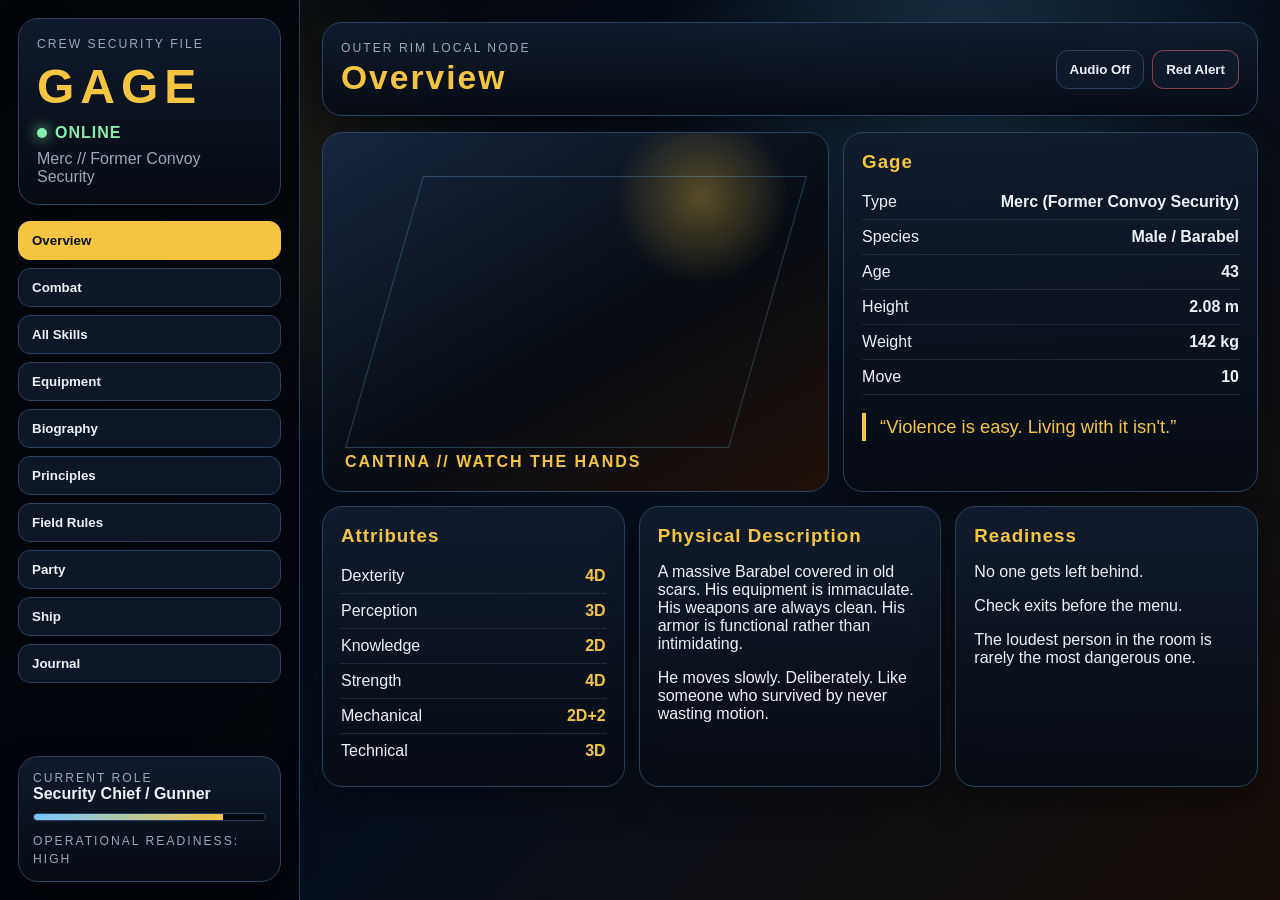
==== commit 296cf228: "Version 0.3" ====
--- a/index.html
+++ b/index.html
@@ -8,28 +8,75 @@
 </head>
 <body>
   <div id="boot" class="boot">
-    <div class="boot-box">
-      <div class="scanline"></div>
-      <p class="boot-line">INITIALIZING SECURITY DATAPAD...</p>
-      <p class="boot-line delay-1">ACCESSING CREW RECORDS...</p>
-      <p class="boot-line delay-2">AUTHENTICATING...</p>
-      <p class="boot-line delay-3 granted">ACCESS GRANTED</p>
+    <div class="boot-card">
+      <div class="boot-scan"></div>
+      <div class="boot-title">SECURITY DATAPAD</div>
+      <div class="boot-lines">
+        <p>INITIALIZING FIELD INTERFACE...</p>
+        <p>SYNCING LOCAL MEMORY...</p>
+        <p>LOADING MERC TEMPLATE...</p>
+        <p>AUTHENTICATING BARABEL BIOMETRICS...</p>
+        <p class="gold">ACCESS GRANTED // GAGE</p>
+      </div>
     </div>
   </div>
-  <main class="shell">
-    <aside class="sidebar">
-      <div class="brand"><div class="brand-kicker">SECURITY DATAPAD</div><h1>GAGE</h1><div class="status-dot"><span></span> ONLINE</div></div>
+
+  <main class="datapad">
+    <aside class="side">
+      <section class="identity">
+        <div class="kicker">CREW SECURITY FILE</div>
+        <h1>GAGE</h1>
+        <div class="live"><span></span>ONLINE</div>
+        <div class="sub">Merc // Former Convoy Security</div>
+      </section>
+
       <nav id="nav" class="nav">
-        <button data-view="overview" class="active">Overview</button><button data-view="combat">Combat</button><button data-view="skills">Skills</button><button data-view="gear">Equipment</button><button data-view="bio">Biography</button><button data-view="quotes">Quotes</button><button data-view="rules">Rules</button><button data-view="journal">Journal</button>
+        <button class="active" data-view="overview">Overview</button>
+        <button data-view="combat">Combat</button>
+        <button data-view="skills">All Skills</button>
+        <button data-view="gear">Equipment</button>
+        <button data-view="bio">Biography</button>
+        <button data-view="principles">Principles</button>
+        <button data-view="rules">Field Rules</button>
+        <button data-view="party">Party</button>
+        <button data-view="ship">Ship</button>
+        <button data-view="journal">Journal</button>
       </nav>
-      <div class="sidebar-footer"><div>PARTY ROLE</div><strong>Security Chief / Gunner</strong></div>
+
+      <section class="sidebox">
+        <div class="small-label">Current Role</div>
+        <strong>Security Chief / Gunner</strong>
+        <div class="meter"><i style="width:82%"></i></div>
+        <span class="tiny">Operational readiness: high</span>
+      </section>
     </aside>
-    <section class="content">
-      <header class="topbar"><div><div class="eyebrow">Outer Rim Crew File</div><h2 id="view-title">Overview</h2></div><button id="sound-toggle" class="mini-btn">Audio: Off</button></header>
+
+    <section class="main">
+      <header class="topbar">
+        <div>
+          <div class="kicker">Outer Rim Local Node</div>
+          <h2 id="viewTitle">Overview</h2>
+        </div>
+        <div class="top-actions">
+          <button id="audioBtn" class="chip">Audio Off</button>
+          <button id="panicBtn" class="chip warn">Red Alert</button>
+        </div>
+      </header>
+
       <section id="view" class="view"></section>
     </section>
   </main>
-  <div id="modal" class="modal hidden"><div class="modal-card"><button id="modal-close" class="modal-close">×</button><h3 id="modal-title"></h3><div id="modal-body"></div></div></div>
-  <script src="js/data.js"></script><script src="js/dice.js"></script><script src="js/app.js"></script>
+
+  <div id="modal" class="modal hidden">
+    <div class="modal-card">
+      <button id="closeModal" class="close">×</button>
+      <h3 id="modalTitle"></h3>
+      <div id="modalBody"></div>
+    </div>
+  </div>
+
+  <script src="js/data.js"></script>
+  <script src="js/dice.js"></script>
+  <script src="js/app.js"></script>
 </body>
 </html>
--- a/css/style.css
+++ b/css/style.css
@@ -1 +1,59 @@
-:root{--bg:#03060a;--panel:rgba(11,18,29,.92);--panel2:rgba(18,30,48,.95);--line:#2f4867;--line2:#58738f;--gold:#f5c542;--amber:#ff9f43;--blue:#75c7ff;--cyan:#7de7ff;--text:#edf2f7;--muted:#9aa8b7;--red:#ff6b6b;--green:#86efac;--shadow:rgba(0,0,0,.45)}*{box-sizing:border-box}body{margin:0;min-height:100vh;color:var(--text);font-family:Arial,Helvetica,sans-serif;background:radial-gradient(circle at 70% 10%,rgba(117,199,255,.12),transparent 26%),radial-gradient(circle at 20% 20%,rgba(245,197,66,.10),transparent 20%),linear-gradient(135deg,#02040a 0%,#07101d 55%,#140d08 100%);overflow-x:hidden}body:before{content:"";position:fixed;inset:0;background:linear-gradient(rgba(255,255,255,.025) 1px,transparent 1px),linear-gradient(90deg,rgba(255,255,255,.020) 1px,transparent 1px);background-size:42px 42px;pointer-events:none;mask-image:radial-gradient(circle at center,black,transparent 80%)}.boot{position:fixed;inset:0;z-index:999;display:grid;place-items:center;background:#02040a;animation:bootFade .8s ease 3.4s forwards}.boot-box{position:relative;width:min(720px,90vw);padding:34px;border:1px solid var(--gold);background:#050a10;box-shadow:0 0 35px rgba(245,197,66,.18);overflow:hidden}.scanline{position:absolute;left:0;right:0;height:2px;top:0;background:var(--cyan);opacity:.8;animation:scan 1.2s linear infinite}.boot-line{color:var(--cyan);font-family:Consolas,monospace;letter-spacing:1px;opacity:0;animation:lineIn .2s forwards}.delay-1{animation-delay:.75s}.delay-2{animation-delay:1.5s}.delay-3{animation-delay:2.25s}.granted{color:var(--gold);font-size:1.25rem}@keyframes lineIn{to{opacity:1}}@keyframes scan{from{transform:translateY(0)}to{transform:translateY(260px)}}@keyframes bootFade{to{opacity:0;visibility:hidden}}.shell{display:grid;grid-template-columns:285px 1fr;min-height:100vh}.sidebar{position:sticky;top:0;height:100vh;padding:18px;border-right:1px solid var(--line);background:rgba(3,6,10,.82);backdrop-filter:blur(10px)}.brand{padding:18px;border:1px solid var(--line);border-radius:18px;background:linear-gradient(180deg,rgba(18,30,48,.75),rgba(5,8,14,.85));box-shadow:0 12px 30px var(--shadow)}.brand-kicker,.eyebrow{color:var(--muted);font-size:.78rem;letter-spacing:2px;text-transform:uppercase}.brand h1{margin:8px 0 10px;color:var(--gold);font-size:2.7rem;letter-spacing:5px}.status-dot{color:var(--green);font-size:.82rem;font-weight:bold;letter-spacing:1px}.status-dot span{display:inline-block;width:10px;height:10px;margin-right:8px;border-radius:50%;background:var(--green);box-shadow:0 0 14px var(--green)}.nav{display:grid;gap:9px;margin-top:18px}.nav button,.mini-btn,.roll-btn,.modal-close{cursor:pointer;color:var(--text);border:1px solid var(--line);background:rgba(18,30,48,.75);border-radius:11px;padding:11px 13px;font-weight:bold;transition:.15s}.nav button{text-align:left}.nav button:hover,.mini-btn:hover,.roll-btn:hover{border-color:var(--gold);transform:translateY(-1px)}.nav button.active{color:#0b0f18;background:var(--gold);border-color:var(--gold)}.sidebar-footer{position:absolute;left:18px;right:18px;bottom:18px;color:var(--muted);font-size:.8rem;padding:14px;border:1px solid var(--line);border-radius:14px}.sidebar-footer strong{display:block;color:var(--text);margin-top:4px}.content{padding:22px}.topbar{display:flex;align-items:center;justify-content:space-between;margin-bottom:18px;padding:18px;border:1px solid var(--line);border-radius:18px;background:rgba(11,18,29,.72)}.topbar h2{margin:4px 0 0;color:var(--gold);font-size:2rem;letter-spacing:2px}.view{animation:viewIn .18s ease}@keyframes viewIn{from{opacity:0;transform:translateY(8px)}to{opacity:1;transform:translateY(0)}}.grid{display:grid;grid-template-columns:repeat(auto-fit,minmax(270px,1fr));gap:14px}.grid-2{display:grid;grid-template-columns:1.1fr .9fr;gap:14px}.card{border:1px solid var(--line);border-radius:18px;background:var(--panel);padding:18px;box-shadow:0 12px 30px var(--shadow)}.card h3{margin:0 0 12px;color:var(--gold);letter-spacing:1px}.stat-line,.row{display:flex;justify-content:space-between;gap:12px;padding:8px 0;border-bottom:1px dotted rgba(154,168,183,.35)}.stat-line:last-child,.row:last-child{border-bottom:0}.die{color:var(--gold);font-weight:900}.quote{margin:16px 0;padding-left:14px;border-left:4px solid var(--gold);color:var(--gold);font-size:1.16rem}.hero-art{min-height:330px;position:relative;overflow:hidden;border:1px solid var(--line);border-radius:18px;background:radial-gradient(circle at 72% 18%,rgba(245,197,66,.32),transparent 17%),linear-gradient(160deg,#132136,#0a0e16 52%,#1b1009)}.hero-art:before{content:"";position:absolute;inset:18%;border:1px solid rgba(117,199,255,.28);transform:skewX(-16deg)}.hero-art:after{content:"CANTINA // WATCH THE HANDS";position:absolute;left:24px;bottom:22px;color:var(--gold);font-weight:bold;letter-spacing:2px}.weapon-table{overflow-x:auto}table{width:100%;border-collapse:collapse}th,td{border:1px solid var(--line);padding:10px;text-align:left;vertical-align:top}th{color:var(--gold);background:rgba(18,30,48,.9)}.roll-btn{display:inline-block;margin:3px;padding:8px 10px}.roll-btn.primary{color:#111;background:var(--gold)}.roll-output{margin-top:12px;min-height:72px;border:1px solid var(--line);border-radius:14px;padding:12px;background:#05080d}.dice-row{display:flex;gap:8px;flex-wrap:wrap;margin:8px 0}.die-face{display:grid;place-items:center;width:42px;height:42px;border:1px solid var(--gold);border-radius:9px;color:var(--gold);background:rgba(245,197,66,.08);font-weight:900;animation:diePop .2s ease}@keyframes diePop{from{transform:rotate(-12deg) scale(.7);opacity:.4}to{transform:rotate(0) scale(1);opacity:1}}.skill-card,.gear-card,.rule-card{cursor:pointer;border:1px solid var(--line);border-radius:16px;padding:14px;background:rgba(18,30,48,.62);transition:.15s}.skill-card:hover,.gear-card:hover,.rule-card:hover{border-color:var(--gold);transform:translateY(-2px)}.skill-card .top,.gear-card .top{display:flex;justify-content:space-between;gap:10px}.gear-grid{display:grid;grid-template-columns:repeat(auto-fit,minmax(230px,1fr));gap:12px}textarea{width:100%;min-height:420px;resize:vertical;font-family:Consolas,monospace;background:#070b10;color:var(--text);border:1px solid var(--line);border-radius:8px;padding:8px}.bio{white-space:pre-line;font-size:1.05rem;line-height:1.7}.timeline{border-left:2px solid var(--line);padding-left:14px}.timeline div{margin-bottom:16px}.timeline strong{color:var(--gold)}.modal.hidden{display:none}.modal{position:fixed;inset:0;display:grid;place-items:center;z-index:1000;background:rgba(0,0,0,.72);padding:18px}.modal-card{width:min(720px,96vw);max-height:88vh;overflow:auto;background:#0b121d;border:1px solid var(--gold);border-radius:18px;padding:18px;box-shadow:0 0 40px rgba(245,197,66,.16)}.modal-close{float:right;padding:6px 11px}@media(max-width:860px){.shell{grid-template-columns:1fr}.sidebar{position:relative;height:auto;border-right:0;border-bottom:1px solid var(--line)}.sidebar-footer{position:static;margin-top:14px}.grid-2{grid-template-columns:1fr}}
+:root{
+  --bg:#02050a; --panel:#0a111d; --panel2:#101b2c; --line:#29425f; --line2:#55708e;
+  --gold:#f5c542; --amber:#ff9f43; --blue:#75c7ff; --cyan:#8be9ff; --text:#edf2f7;
+  --muted:#9aa8b7; --green:#86efac; --red:#ff6b6b; --purple:#c084fc;
+}
+*{box-sizing:border-box}
+html{scroll-behavior:smooth}
+body{
+  margin:0; min-height:100vh; color:var(--text);
+  font-family:Arial,Helvetica,sans-serif; background:
+  radial-gradient(circle at 75% 8%,rgba(117,199,255,.18),transparent 25%),
+  radial-gradient(circle at 18% 20%,rgba(245,197,66,.12),transparent 22%),
+  linear-gradient(135deg,#02050a,#07101d 56%,#190f08);
+}
+body:before{
+  content:""; position:fixed; inset:0; pointer-events:none; opacity:.42;
+  background:linear-gradient(rgba(255,255,255,.028) 1px,transparent 1px),
+             linear-gradient(90deg,rgba(255,255,255,.018) 1px,transparent 1px);
+  background-size:38px 38px;
+  mask-image:radial-gradient(circle at center,black,transparent 85%);
+}
+body.red-alert{--gold:#ff6b6b; --cyan:#ffb4b4; --blue:#ff8585}
+.boot{position:fixed;inset:0;z-index:1000;display:grid;place-items:center;background:#02050a;animation:bootOut .8s ease 3.6s forwards}
+.boot-card{position:relative;width:min(760px,92vw);padding:32px;border:1px solid var(--gold);background:#050a11;box-shadow:0 0 50px rgba(245,197,66,.18);overflow:hidden}
+.boot-scan{position:absolute;left:0;right:0;top:-10px;height:3px;background:var(--cyan);box-shadow:0 0 20px var(--cyan);animation:scan 1s linear infinite}
+.boot-title{font-size:2rem;color:var(--gold);letter-spacing:4px;font-weight:900}
+.boot-lines p{opacity:0;color:var(--cyan);font-family:Consolas,monospace;letter-spacing:1px;animation:line .2s forwards}
+.boot-lines p:nth-child(1){animation-delay:.2s}.boot-lines p:nth-child(2){animation-delay:.75s}.boot-lines p:nth-child(3){animation-delay:1.3s}.boot-lines p:nth-child(4){animation-delay:1.85s}.boot-lines p:nth-child(5){animation-delay:2.5s}
+.gold{color:var(--gold)!important;font-size:1.2rem}
+@keyframes line{to{opacity:1}} @keyframes scan{to{transform:translateY(280px)}} @keyframes bootOut{to{opacity:0;visibility:hidden}}
+.datapad{display:grid;grid-template-columns:300px 1fr;min-height:100vh}
+.side{position:sticky;top:0;height:100vh;padding:18px;background:rgba(2,5,10,.86);border-right:1px solid var(--line);backdrop-filter:blur(10px)}
+.identity,.sidebox,.topbar,.card,.modal-card{background:linear-gradient(180deg,rgba(16,27,44,.96),rgba(7,12,21,.94));border:1px solid var(--line);border-radius:20px;box-shadow:0 14px 35px rgba(0,0,0,.35)}
+.identity{padding:18px}.kicker,.small-label,.tiny{color:var(--muted);text-transform:uppercase;letter-spacing:2px;font-size:.76rem}
+.identity h1{margin:8px 0 10px;color:var(--gold);font-size:3rem;letter-spacing:6px}
+.live{color:var(--green);font-weight:900;letter-spacing:1px}.live span{display:inline-block;width:10px;height:10px;border-radius:50%;background:var(--green);box-shadow:0 0 14px var(--green);margin-right:8px}
+.sub{color:var(--muted);margin-top:8px}.nav{display:grid;gap:8px;margin-top:16px}
+button{font-family:inherit}.nav button,.chip,.roll,.close{
+  cursor:pointer;border:1px solid var(--line);border-radius:12px;background:rgba(16,27,44,.85);color:var(--text);padding:11px 13px;font-weight:800;transition:.14s
+}
+.nav button{text-align:left}.nav button:hover,.chip:hover,.roll:hover{border-color:var(--gold);transform:translateY(-1px)}
+.nav button.active,.roll.primary{background:var(--gold);border-color:var(--gold);color:#08101a}
+.warn{border-color:rgba(255,107,107,.5)}.sidebox{position:absolute;left:18px;right:18px;bottom:18px;padding:14px}.meter{height:8px;background:#050a11;border-radius:20px;overflow:hidden;border:1px solid var(--line);margin:10px 0}.meter i{display:block;height:100%;background:linear-gradient(90deg,var(--blue),var(--gold))}
+.main{padding:22px}.topbar{display:flex;justify-content:space-between;align-items:center;padding:18px;margin-bottom:16px}.topbar h2{margin:4px 0 0;color:var(--gold);font-size:2.1rem;letter-spacing:2px}.top-actions{display:flex;gap:8px;flex-wrap:wrap}
+.view{animation:viewIn .18s ease}@keyframes viewIn{from{opacity:0;transform:translateY(8px)}to{opacity:1;transform:translateY(0)}}
+.grid{display:grid;grid-template-columns:repeat(auto-fit,minmax(260px,1fr));gap:14px}.grid2{display:grid;grid-template-columns:1.1fr .9fr;gap:14px}.card{padding:18px}.card h3{margin:0 0 12px;color:var(--gold);letter-spacing:1px}
+.row{display:flex;justify-content:space-between;gap:12px;padding:8px 0;border-bottom:1px dotted rgba(154,168,183,.32)}.row:last-child{border:0}.die{color:var(--gold);font-weight:900}.muted{color:var(--muted)}.quote{border-left:4px solid var(--gold);padding-left:14px;color:var(--gold);font-size:1.15rem;line-height:1.5}
+.hero{min-height:360px;border:1px solid var(--line);border-radius:20px;position:relative;overflow:hidden;background:radial-gradient(circle at 75% 18%,rgba(245,197,66,.32),transparent 18%),linear-gradient(150deg,#17263d,#080d14 56%,#201109)}
+.hero:before{content:"";position:absolute;inset:12%;border:1px solid rgba(117,199,255,.26);transform:skewX(-16deg)}.hero:after{content:"CANTINA // WATCH THE HANDS";position:absolute;left:22px;bottom:20px;color:var(--gold);font-weight:900;letter-spacing:2px}
+.ship-art{min-height:260px;border:1px solid var(--line);border-radius:20px;position:relative;overflow:hidden;background:radial-gradient(circle at 78% 25%,rgba(245,197,66,.45),transparent 15%),linear-gradient(160deg,#07101d,#04070c)}
+.ship-art:before{content:"";position:absolute;left:18%;top:42%;width:58%;height:22%;background:#17263d;clip-path:polygon(0 55%,38% 0,88% 35%,100% 75%,45% 70%,15% 100%);border:1px solid var(--gold);filter:drop-shadow(0 0 12px rgba(117,199,255,.18))}
+.ship-art:after{content:"PARTY SHIP // NAME OPEN";position:absolute;left:22px;bottom:20px;color:var(--gold);font-weight:900;letter-spacing:2px}
+table{width:100%;border-collapse:collapse}th,td{border:1px solid var(--line);padding:10px;text-align:left;vertical-align:top}th{background:rgba(16,27,44,.95);color:var(--gold)}.tablewrap{overflow-x:auto}
+.roll{display:inline-block;margin:3px;padding:8px 10px}.output{min-height:78px;background:#050a11;border:1px solid var(--line);border-radius:16px;padding:12px;margin-top:12px}
+.dice{display:flex;flex-wrap:wrap;gap:8px;margin:10px 0}.face{display:grid;place-items:center;width:44px;height:44px;border:1px solid var(--gold);border-radius:10px;background:rgba(245,197,66,.09);color:var(--gold);font-weight:900;animation:pop .2s ease}@keyframes pop{from{transform:rotate(-16deg) scale(.72);opacity:.4}to{transform:rotate(0) scale(1);opacity:1}}
+.skill,.gear,.rule,.party-card{cursor:pointer;border:1px solid var(--line);border-radius:16px;background:rgba(16,27,44,.70);padding:14px;transition:.14s}.skill:hover,.gear:hover,.rule:hover,.party-card:hover{border-color:var(--gold);transform:translateY(-2px)}.skill .top,.gear .top{display:flex;justify-content:space-between;gap:10px}
+.tag{display:inline-block;padding:4px 8px;border:1px solid var(--line2);border-radius:999px;color:var(--cyan);font-size:.78rem;margin:3px 4px 3px 0}.bio{white-space:pre-line;line-height:1.75;font-size:1.04rem}.timeline{border-left:2px solid var(--line);padding-left:14px}.timeline div{margin-bottom:16px}.timeline strong{color:var(--gold)}
+textarea{width:100%;min-height:430px;resize:vertical;background:#050a11;color:var(--text);border:1px solid var(--line);border-radius:16px;padding:14px;font-family:Consolas,monospace}.modal.hidden{display:none}.modal{position:fixed;inset:0;z-index:1000;display:grid;place-items:center;background:rgba(0,0,0,.75);padding:18px}.modal-card{width:min(780px,96vw);max-height:88vh;overflow:auto;padding:18px}.close{float:right;padding:6px 11px}.modal-card h3{color:var(--gold);margin-top:0}
+@media(max-width:880px){.datapad{grid-template-columns:1fr}.side{position:relative;height:auto;border-right:0;border-bottom:1px solid var(--line)}.sidebox{position:static;margin-top:14px}.grid2{grid-template-columns:1fr}.topbar{align-items:flex-start;gap:12px;flex-direction:column}}
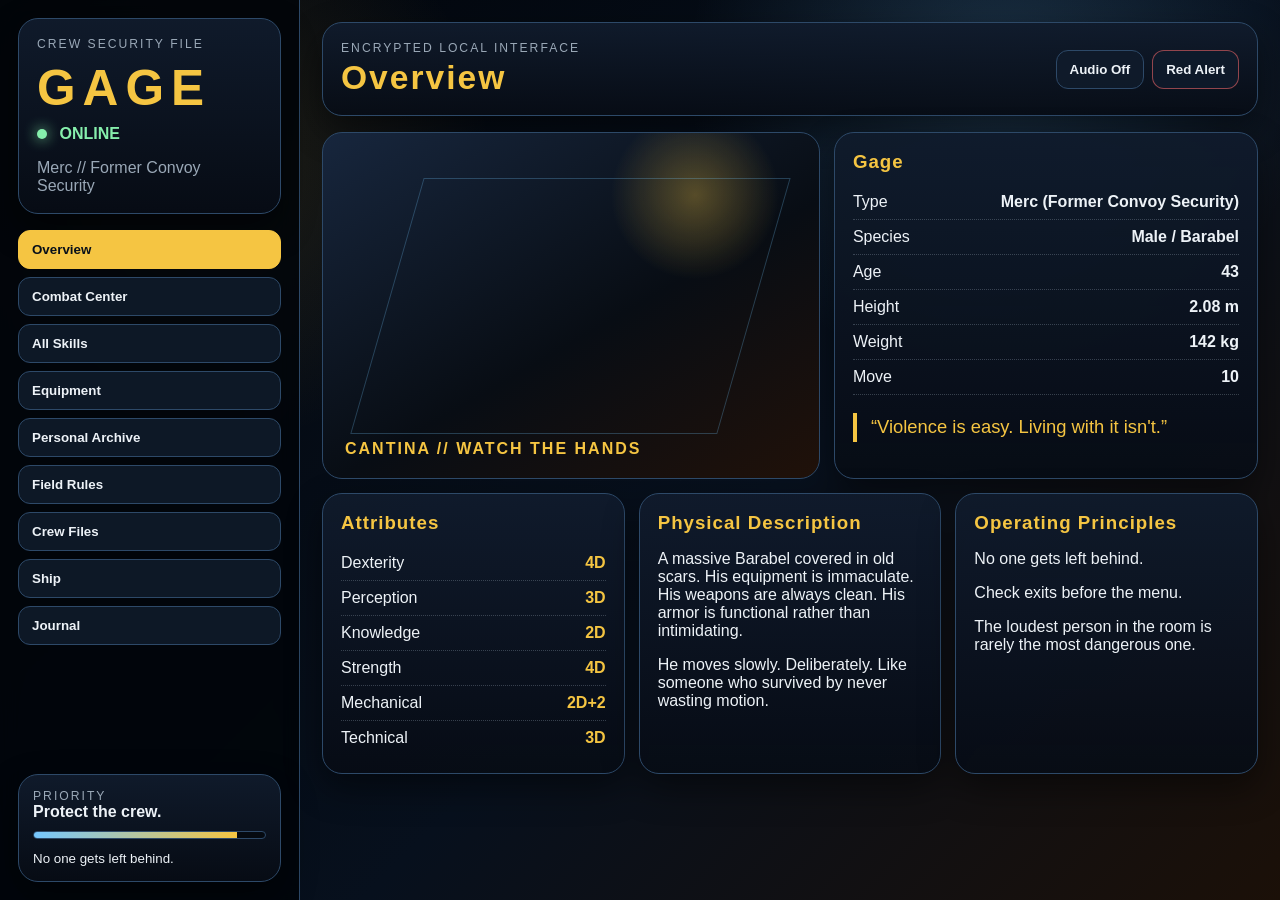
==== commit 33a10949: "Beta 1.0" ====
--- a/index.html
+++ b/index.html
@@ -1,82 +1,6 @@
-<!doctype html>
-<html lang="en">
-<head>
-  <meta charset="utf-8">
-  <meta name="viewport" content="width=device-width, initial-scale=1">
-  <title>GAGE // Security Datapad</title>
-  <link rel="stylesheet" href="css/style.css">
-</head>
-<body>
-  <div id="boot" class="boot">
-    <div class="boot-card">
-      <div class="boot-scan"></div>
-      <div class="boot-title">SECURITY DATAPAD</div>
-      <div class="boot-lines">
-        <p>INITIALIZING FIELD INTERFACE...</p>
-        <p>SYNCING LOCAL MEMORY...</p>
-        <p>LOADING MERC TEMPLATE...</p>
-        <p>AUTHENTICATING BARABEL BIOMETRICS...</p>
-        <p class="gold">ACCESS GRANTED // GAGE</p>
-      </div>
-    </div>
-  </div>
-
-  <main class="datapad">
-    <aside class="side">
-      <section class="identity">
-        <div class="kicker">CREW SECURITY FILE</div>
-        <h1>GAGE</h1>
-        <div class="live"><span></span>ONLINE</div>
-        <div class="sub">Merc // Former Convoy Security</div>
-      </section>
-
-      <nav id="nav" class="nav">
-        <button class="active" data-view="overview">Overview</button>
-        <button data-view="combat">Combat</button>
-        <button data-view="skills">All Skills</button>
-        <button data-view="gear">Equipment</button>
-        <button data-view="bio">Biography</button>
-        <button data-view="principles">Principles</button>
-        <button data-view="rules">Field Rules</button>
-        <button data-view="party">Party</button>
-        <button data-view="ship">Ship</button>
-        <button data-view="journal">Journal</button>
-      </nav>
-
-      <section class="sidebox">
-        <div class="small-label">Current Role</div>
-        <strong>Security Chief / Gunner</strong>
-        <div class="meter"><i style="width:82%"></i></div>
-        <span class="tiny">Operational readiness: high</span>
-      </section>
-    </aside>
-
-    <section class="main">
-      <header class="topbar">
-        <div>
-          <div class="kicker">Outer Rim Local Node</div>
-          <h2 id="viewTitle">Overview</h2>
-        </div>
-        <div class="top-actions">
-          <button id="audioBtn" class="chip">Audio Off</button>
-          <button id="panicBtn" class="chip warn">Red Alert</button>
-        </div>
-      </header>
-
-      <section id="view" class="view"></section>
-    </section>
-  </main>
-
-  <div id="modal" class="modal hidden">
-    <div class="modal-card">
-      <button id="closeModal" class="close">×</button>
-      <h3 id="modalTitle"></h3>
-      <div id="modalBody"></div>
-    </div>
-  </div>
-
-  <script src="js/data.js"></script>
-  <script src="js/dice.js"></script>
-  <script src="js/app.js"></script>
-</body>
-</html>
+<!doctype html><html lang="en"><head><meta charset="utf-8"><meta name="viewport" content="width=device-width,initial-scale=1"><title>Outer Rim Datapad // GAGE</title><link rel="stylesheet" href="css/style.css"></head><body>
+<div id="boot" class="boot"><div class="boot-panel"><div class="boot-scan"></div><div class="boot-title">OUTER RIM SECURITY DATAPAD</div><div class="boot-grid"><span>LOCAL NODE</span><b>ACTIVE</b><span>SUBJECT FILE</span><b>GAGE</b><span>BIOMETRIC MATCH</span><b>BARABEL</b><span>ARCHIVE ACCESS</span><b>PARTIAL</b></div><div class="boot-progress"><i></i></div><p class="boot-access">ACCESS GRANTED</p></div></div>
+<main class="layout"><aside class="sidebar"><section class="id-card"><div class="kicker">CREW SECURITY FILE</div><h1>GAGE</h1><div class="online"><i></i> ONLINE</div><p>Merc // Former Convoy Security</p></section><nav id="nav" class="nav"><button class="active" data-view="overview">Overview</button><button data-view="combat">Combat Center</button><button data-view="skills">All Skills</button><button data-view="equipment">Equipment</button><button data-view="archive">Personal Archive</button><button data-view="rules">Field Rules</button><button data-view="crew">Crew Files</button><button data-view="ship">Ship</button><button data-view="journal">Journal</button></nav><section class="side-note"><div class="kicker">Priority</div><strong>Protect the crew.</strong><div class="meter"><i></i></div><small>No one gets left behind.</small></section></aside>
+<section class="main"><header class="topbar"><div><div class="kicker">Encrypted Local Interface</div><h2 id="viewTitle">Overview</h2></div><div class="top-actions"><button id="audioBtn" class="chip">Audio Off</button><button id="alertBtn" class="chip danger">Red Alert</button></div></header><section id="view" class="view"></section></section></main>
+<div id="modal" class="modal hidden"><div class="modal-card"><button id="closeModal" class="close">×</button><h3 id="modalTitle"></h3><div id="modalBody"></div></div></div>
+<script src="js/data.js"></script><script src="js/dice.js"></script><script src="js/app.js"></script></body></html>
--- a/css/style.css
+++ b/css/style.css
@@ -1,59 +1 @@
-:root{
-  --bg:#02050a; --panel:#0a111d; --panel2:#101b2c; --line:#29425f; --line2:#55708e;
-  --gold:#f5c542; --amber:#ff9f43; --blue:#75c7ff; --cyan:#8be9ff; --text:#edf2f7;
-  --muted:#9aa8b7; --green:#86efac; --red:#ff6b6b; --purple:#c084fc;
-}
-*{box-sizing:border-box}
-html{scroll-behavior:smooth}
-body{
-  margin:0; min-height:100vh; color:var(--text);
-  font-family:Arial,Helvetica,sans-serif; background:
-  radial-gradient(circle at 75% 8%,rgba(117,199,255,.18),transparent 25%),
-  radial-gradient(circle at 18% 20%,rgba(245,197,66,.12),transparent 22%),
-  linear-gradient(135deg,#02050a,#07101d 56%,#190f08);
-}
-body:before{
-  content:""; position:fixed; inset:0; pointer-events:none; opacity:.42;
-  background:linear-gradient(rgba(255,255,255,.028) 1px,transparent 1px),
-             linear-gradient(90deg,rgba(255,255,255,.018) 1px,transparent 1px);
-  background-size:38px 38px;
-  mask-image:radial-gradient(circle at center,black,transparent 85%);
-}
-body.red-alert{--gold:#ff6b6b; --cyan:#ffb4b4; --blue:#ff8585}
-.boot{position:fixed;inset:0;z-index:1000;display:grid;place-items:center;background:#02050a;animation:bootOut .8s ease 3.6s forwards}
-.boot-card{position:relative;width:min(760px,92vw);padding:32px;border:1px solid var(--gold);background:#050a11;box-shadow:0 0 50px rgba(245,197,66,.18);overflow:hidden}
-.boot-scan{position:absolute;left:0;right:0;top:-10px;height:3px;background:var(--cyan);box-shadow:0 0 20px var(--cyan);animation:scan 1s linear infinite}
-.boot-title{font-size:2rem;color:var(--gold);letter-spacing:4px;font-weight:900}
-.boot-lines p{opacity:0;color:var(--cyan);font-family:Consolas,monospace;letter-spacing:1px;animation:line .2s forwards}
-.boot-lines p:nth-child(1){animation-delay:.2s}.boot-lines p:nth-child(2){animation-delay:.75s}.boot-lines p:nth-child(3){animation-delay:1.3s}.boot-lines p:nth-child(4){animation-delay:1.85s}.boot-lines p:nth-child(5){animation-delay:2.5s}
-.gold{color:var(--gold)!important;font-size:1.2rem}
-@keyframes line{to{opacity:1}} @keyframes scan{to{transform:translateY(280px)}} @keyframes bootOut{to{opacity:0;visibility:hidden}}
-.datapad{display:grid;grid-template-columns:300px 1fr;min-height:100vh}
-.side{position:sticky;top:0;height:100vh;padding:18px;background:rgba(2,5,10,.86);border-right:1px solid var(--line);backdrop-filter:blur(10px)}
-.identity,.sidebox,.topbar,.card,.modal-card{background:linear-gradient(180deg,rgba(16,27,44,.96),rgba(7,12,21,.94));border:1px solid var(--line);border-radius:20px;box-shadow:0 14px 35px rgba(0,0,0,.35)}
-.identity{padding:18px}.kicker,.small-label,.tiny{color:var(--muted);text-transform:uppercase;letter-spacing:2px;font-size:.76rem}
-.identity h1{margin:8px 0 10px;color:var(--gold);font-size:3rem;letter-spacing:6px}
-.live{color:var(--green);font-weight:900;letter-spacing:1px}.live span{display:inline-block;width:10px;height:10px;border-radius:50%;background:var(--green);box-shadow:0 0 14px var(--green);margin-right:8px}
-.sub{color:var(--muted);margin-top:8px}.nav{display:grid;gap:8px;margin-top:16px}
-button{font-family:inherit}.nav button,.chip,.roll,.close{
-  cursor:pointer;border:1px solid var(--line);border-radius:12px;background:rgba(16,27,44,.85);color:var(--text);padding:11px 13px;font-weight:800;transition:.14s
-}
-.nav button{text-align:left}.nav button:hover,.chip:hover,.roll:hover{border-color:var(--gold);transform:translateY(-1px)}
-.nav button.active,.roll.primary{background:var(--gold);border-color:var(--gold);color:#08101a}
-.warn{border-color:rgba(255,107,107,.5)}.sidebox{position:absolute;left:18px;right:18px;bottom:18px;padding:14px}.meter{height:8px;background:#050a11;border-radius:20px;overflow:hidden;border:1px solid var(--line);margin:10px 0}.meter i{display:block;height:100%;background:linear-gradient(90deg,var(--blue),var(--gold))}
-.main{padding:22px}.topbar{display:flex;justify-content:space-between;align-items:center;padding:18px;margin-bottom:16px}.topbar h2{margin:4px 0 0;color:var(--gold);font-size:2.1rem;letter-spacing:2px}.top-actions{display:flex;gap:8px;flex-wrap:wrap}
-.view{animation:viewIn .18s ease}@keyframes viewIn{from{opacity:0;transform:translateY(8px)}to{opacity:1;transform:translateY(0)}}
-.grid{display:grid;grid-template-columns:repeat(auto-fit,minmax(260px,1fr));gap:14px}.grid2{display:grid;grid-template-columns:1.1fr .9fr;gap:14px}.card{padding:18px}.card h3{margin:0 0 12px;color:var(--gold);letter-spacing:1px}
-.row{display:flex;justify-content:space-between;gap:12px;padding:8px 0;border-bottom:1px dotted rgba(154,168,183,.32)}.row:last-child{border:0}.die{color:var(--gold);font-weight:900}.muted{color:var(--muted)}.quote{border-left:4px solid var(--gold);padding-left:14px;color:var(--gold);font-size:1.15rem;line-height:1.5}
-.hero{min-height:360px;border:1px solid var(--line);border-radius:20px;position:relative;overflow:hidden;background:radial-gradient(circle at 75% 18%,rgba(245,197,66,.32),transparent 18%),linear-gradient(150deg,#17263d,#080d14 56%,#201109)}
-.hero:before{content:"";position:absolute;inset:12%;border:1px solid rgba(117,199,255,.26);transform:skewX(-16deg)}.hero:after{content:"CANTINA // WATCH THE HANDS";position:absolute;left:22px;bottom:20px;color:var(--gold);font-weight:900;letter-spacing:2px}
-.ship-art{min-height:260px;border:1px solid var(--line);border-radius:20px;position:relative;overflow:hidden;background:radial-gradient(circle at 78% 25%,rgba(245,197,66,.45),transparent 15%),linear-gradient(160deg,#07101d,#04070c)}
-.ship-art:before{content:"";position:absolute;left:18%;top:42%;width:58%;height:22%;background:#17263d;clip-path:polygon(0 55%,38% 0,88% 35%,100% 75%,45% 70%,15% 100%);border:1px solid var(--gold);filter:drop-shadow(0 0 12px rgba(117,199,255,.18))}
-.ship-art:after{content:"PARTY SHIP // NAME OPEN";position:absolute;left:22px;bottom:20px;color:var(--gold);font-weight:900;letter-spacing:2px}
-table{width:100%;border-collapse:collapse}th,td{border:1px solid var(--line);padding:10px;text-align:left;vertical-align:top}th{background:rgba(16,27,44,.95);color:var(--gold)}.tablewrap{overflow-x:auto}
-.roll{display:inline-block;margin:3px;padding:8px 10px}.output{min-height:78px;background:#050a11;border:1px solid var(--line);border-radius:16px;padding:12px;margin-top:12px}
-.dice{display:flex;flex-wrap:wrap;gap:8px;margin:10px 0}.face{display:grid;place-items:center;width:44px;height:44px;border:1px solid var(--gold);border-radius:10px;background:rgba(245,197,66,.09);color:var(--gold);font-weight:900;animation:pop .2s ease}@keyframes pop{from{transform:rotate(-16deg) scale(.72);opacity:.4}to{transform:rotate(0) scale(1);opacity:1}}
-.skill,.gear,.rule,.party-card{cursor:pointer;border:1px solid var(--line);border-radius:16px;background:rgba(16,27,44,.70);padding:14px;transition:.14s}.skill:hover,.gear:hover,.rule:hover,.party-card:hover{border-color:var(--gold);transform:translateY(-2px)}.skill .top,.gear .top{display:flex;justify-content:space-between;gap:10px}
-.tag{display:inline-block;padding:4px 8px;border:1px solid var(--line2);border-radius:999px;color:var(--cyan);font-size:.78rem;margin:3px 4px 3px 0}.bio{white-space:pre-line;line-height:1.75;font-size:1.04rem}.timeline{border-left:2px solid var(--line);padding-left:14px}.timeline div{margin-bottom:16px}.timeline strong{color:var(--gold)}
-textarea{width:100%;min-height:430px;resize:vertical;background:#050a11;color:var(--text);border:1px solid var(--line);border-radius:16px;padding:14px;font-family:Consolas,monospace}.modal.hidden{display:none}.modal{position:fixed;inset:0;z-index:1000;display:grid;place-items:center;background:rgba(0,0,0,.75);padding:18px}.modal-card{width:min(780px,96vw);max-height:88vh;overflow:auto;padding:18px}.close{float:right;padding:6px 11px}.modal-card h3{color:var(--gold);margin-top:0}
-@media(max-width:880px){.datapad{grid-template-columns:1fr}.side{position:relative;height:auto;border-right:0;border-bottom:1px solid var(--line)}.sidebox{position:static;margin-top:14px}.grid2{grid-template-columns:1fr}.topbar{align-items:flex-start;gap:12px;flex-direction:column}}
+ :root{--bg:#02050a;--panel:#07101d;--panel2:#101b2c;--line:#2d4968;--line2:#5d7898;--gold:#f5c542;--cyan:#8be9ff;--blue:#75c7ff;--text:#edf2f7;--muted:#9aa8b7;--green:#86efac;--red:#ff6b6b;--shadow:rgba(0,0,0,.45)}*{box-sizing:border-box}body{margin:0;min-height:100vh;color:var(--text);font-family:Arial,Helvetica,sans-serif;background:radial-gradient(circle at 78% 8%,rgba(117,199,255,.18),transparent 24%),radial-gradient(circle at 16% 18%,rgba(245,197,66,.12),transparent 22%),linear-gradient(135deg,#02050a,#07101d 58%,#1b1008);overflow-x:hidden}body:before{content:"";position:fixed;inset:0;pointer-events:none;opacity:.38;background:linear-gradient(rgba(255,255,255,.028) 1px,transparent 1px),linear-gradient(90deg,rgba(255,255,255,.018) 1px,transparent 1px);background-size:40px 40px;mask-image:radial-gradient(circle at center,black,transparent 84%)}body.alert{--gold:#ff6b6b;--cyan:#ffb4b4;--blue:#ff8585}.boot{position:fixed;inset:0;z-index:999;display:grid;place-items:center;background:#02050a;animation:bootOut .7s ease 3.2s forwards}.boot-panel{position:relative;width:min(760px,92vw);padding:30px;border:1px solid var(--gold);background:#050a11;box-shadow:0 0 55px rgba(245,197,66,.18);overflow:hidden}.boot-scan{position:absolute;left:0;right:0;top:-10px;height:3px;background:var(--cyan);box-shadow:0 0 20px var(--cyan);animation:scan 1s linear infinite}.boot-title{color:var(--gold);font-weight:900;font-size:1.8rem;letter-spacing:3px;margin-bottom:18px}.boot-grid{display:grid;grid-template-columns:1fr auto;gap:8px;font-family:Consolas,monospace;color:var(--muted)}.boot-grid b{color:var(--cyan)}.boot-progress{height:10px;border:1px solid var(--line);border-radius:999px;margin:22px 0;overflow:hidden}.boot-progress i{display:block;height:100%;background:linear-gradient(90deg,var(--blue),var(--gold));animation:load 2.4s ease forwards}.boot-access{color:var(--gold);font-weight:900;letter-spacing:3px}.kicker{color:var(--muted);text-transform:uppercase;letter-spacing:2px;font-size:.76rem}@keyframes scan{to{transform:translateY(290px)}}@keyframes load{from{width:0}to{width:100%}}@keyframes bootOut{to{opacity:0;visibility:hidden}}.layout{display:grid;grid-template-columns:300px 1fr;min-height:100vh}.sidebar{position:sticky;top:0;height:100vh;padding:18px;background:rgba(2,5,10,.86);border-right:1px solid var(--line);backdrop-filter:blur(10px)}.id-card,.side-note,.topbar,.card,.modal-card,.doc-reader{background:linear-gradient(180deg,rgba(16,27,44,.96),rgba(7,12,21,.94));border:1px solid var(--line);border-radius:20px;box-shadow:0 14px 35px var(--shadow)}.id-card{padding:18px}.id-card h1{margin:8px 0;color:var(--gold);font-size:3.1rem;letter-spacing:7px}.id-card p{color:var(--muted);margin-bottom:0}.online{color:var(--green);font-weight:900}.online i{display:inline-block;width:10px;height:10px;border-radius:50%;background:var(--green);box-shadow:0 0 14px var(--green);margin-right:8px}.nav{display:grid;gap:8px;margin-top:16px}.nav button,.chip,.roll,.close,.doc-button{cursor:pointer;border:1px solid var(--line);border-radius:12px;background:rgba(16,27,44,.86);color:var(--text);padding:11px 13px;font-weight:800;transition:.14s}.nav button{text-align:left}.nav button:hover,.chip:hover,.roll:hover,.doc-button:hover{border-color:var(--gold);transform:translateY(-1px)}.nav button.active,.roll.primary,.doc-button.active{background:var(--gold);border-color:var(--gold);color:#08101a}.danger{border-color:rgba(255,107,107,.55)}.side-note{position:absolute;left:18px;right:18px;bottom:18px;padding:14px}.meter{height:8px;background:#050a11;border:1px solid var(--line);border-radius:99px;overflow:hidden;margin:10px 0}.meter i{display:block;height:100%;width:88%;background:linear-gradient(90deg,var(--blue),var(--gold))}.main{padding:22px}.topbar{display:flex;justify-content:space-between;gap:14px;align-items:center;padding:18px;margin-bottom:16px}.topbar h2{margin:4px 0 0;color:var(--gold);font-size:2.1rem;letter-spacing:2px}.top-actions{display:flex;gap:8px;flex-wrap:wrap}.view{animation:viewIn .18s ease}@keyframes viewIn{from{opacity:0;transform:translateY(8px)}to{opacity:1;transform:translateY(0)}}.grid{display:grid;grid-template-columns:repeat(auto-fit,minmax(260px,1fr));gap:14px}.grid2{display:grid;grid-template-columns:1.08fr .92fr;gap:14px}.card{padding:18px}.card h3{margin:0 0 12px;color:var(--gold);letter-spacing:1px}.row{display:flex;justify-content:space-between;gap:12px;padding:8px 0;border-bottom:1px dotted rgba(154,168,183,.32)}.row:last-child{border:0}.die{color:var(--gold);font-weight:900}.muted{color:var(--muted)}.quote{border-left:4px solid var(--gold);padding-left:14px;color:var(--gold);font-size:1.15rem;line-height:1.55}.hero,.ship-art,.archive-art,.combat-art,.gear-art{min-height:300px;border:1px solid var(--line);border-radius:20px;position:relative;overflow:hidden;background:radial-gradient(circle at 75% 18%,rgba(245,197,66,.32),transparent 18%),linear-gradient(150deg,#17263d,#080d14 56%,#201109)}.hero:before{content:"";position:absolute;inset:13%;border:1px solid rgba(117,199,255,.26);transform:skewX(-16deg)}.hero:after{content:"CANTINA // WATCH THE HANDS";position:absolute;left:22px;bottom:20px;color:var(--gold);font-weight:900;letter-spacing:2px}.ship-art:after{content:"PARTY SHIP // NAME OPEN";position:absolute;left:22px;bottom:20px;color:var(--gold);font-weight:900;letter-spacing:2px}.archive-art:after{content:"RECOVERED PERSONNEL FILES";position:absolute;left:22px;bottom:20px;color:var(--gold);font-weight:900;letter-spacing:2px}.combat-art:after{content:"BOARDING DRILL // LOW LIGHT";position:absolute;left:22px;bottom:20px;color:var(--gold);font-weight:900;letter-spacing:2px}.gear-art:after{content:"WORKBENCH // TOOLS ARE PROMISES";position:absolute;left:22px;bottom:20px;color:var(--gold);font-weight:900;letter-spacing:2px}.tablewrap{overflow-x:auto}table{width:100%;border-collapse:collapse}th,td{border:1px solid var(--line);padding:10px;text-align:left;vertical-align:top}th{background:rgba(16,27,44,.95);color:var(--gold)}.roll{display:inline-block;margin:3px;padding:8px 10px}.output{min-height:78px;background:#050a11;border:1px solid var(--line);border-radius:16px;padding:12px;margin-top:12px}.dice{display:flex;flex-wrap:wrap;gap:8px;margin:10px 0}.face{display:grid;place-items:center;width:44px;height:44px;border:1px solid var(--gold);border-radius:10px;background:rgba(245,197,66,.09);color:var(--gold);font-weight:900;animation:pop .2s ease}@keyframes pop{from{transform:rotate(-16deg) scale(.72);opacity:.4}to{transform:rotate(0) scale(1);opacity:1}}.skill,.gear,.rule,.crew-card{cursor:pointer;border:1px solid var(--line);border-radius:16px;background:rgba(16,27,44,.70);padding:14px;transition:.14s}.skill:hover,.gear:hover,.rule:hover,.crew-card:hover{border-color:var(--gold);transform:translateY(-2px)}.skill .top,.gear .top{display:flex;justify-content:space-between;gap:10px}.tag{display:inline-block;padding:4px 8px;border:1px solid var(--line2);border-radius:999px;color:var(--cyan);font-size:.78rem;margin:3px 4px 3px 0}.archive-layout{display:grid;grid-template-columns:310px 1fr;gap:14px}.doc-list{display:grid;gap:8px}.doc-reader{padding:22px;min-height:520px}.doc-reader h3{color:var(--gold);margin-top:0}.doc-meta{color:var(--muted);border-bottom:1px solid var(--line);padding-bottom:12px;margin-bottom:16px}.doc-text{white-space:pre-line;line-height:1.75;font-size:1.04rem}textarea{width:100%;min-height:430px;resize:vertical;background:#050a11;color:var(--text);border:1px solid var(--line);border-radius:16px;padding:14px;font-family:Consolas,monospace}.modal.hidden{display:none}.modal{position:fixed;inset:0;z-index:1000;display:grid;place-items:center;background:rgba(0,0,0,.75);padding:18px}.modal-card{width:min(780px,96vw);max-height:88vh;overflow:auto;padding:18px}.close{float:right;padding:6px 11px}.modal-card h3{color:var(--gold);margin-top:0}@media(max-width:940px){.layout{grid-template-columns:1fr}.sidebar{position:relative;height:auto;border-right:0;border-bottom:1px solid var(--line)}.side-note{position:static;margin-top:14px}.grid2,.archive-layout{grid-template-columns:1fr}.topbar{align-items:flex-start;flex-direction:column}}
